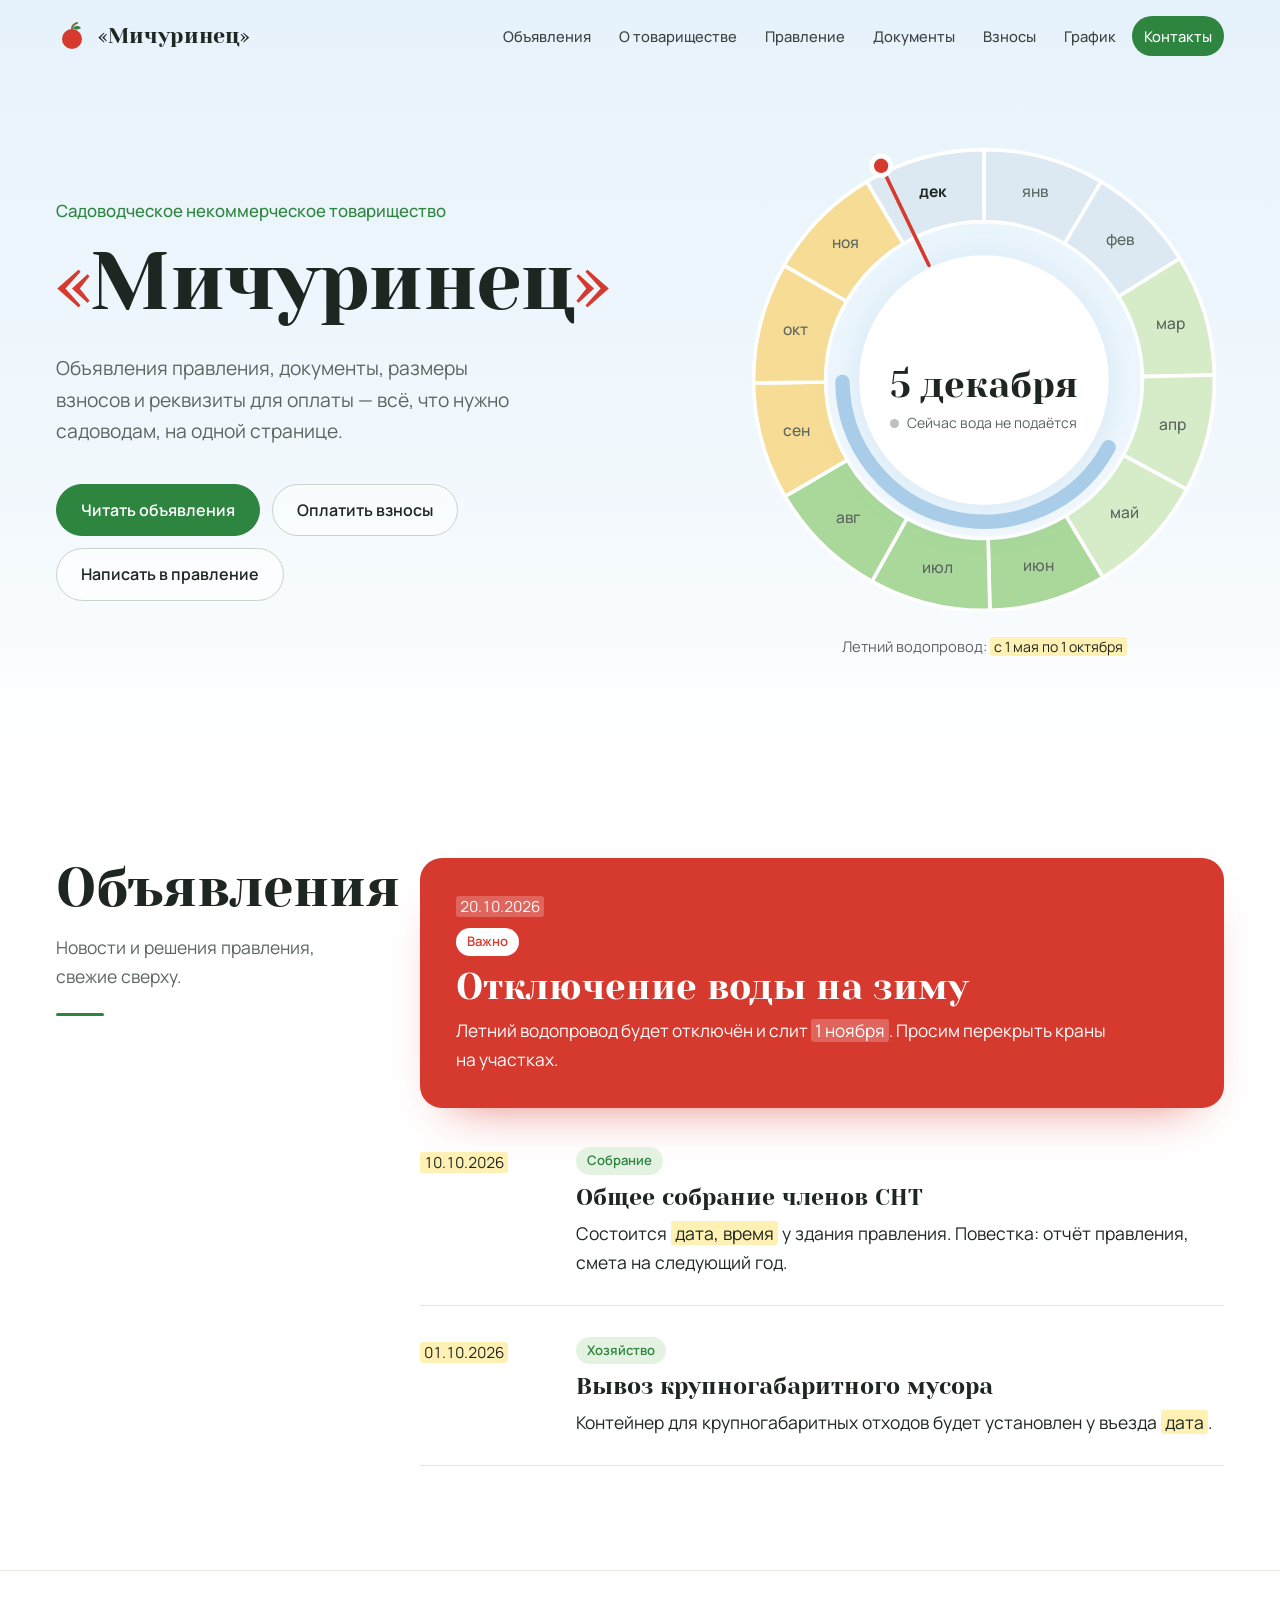
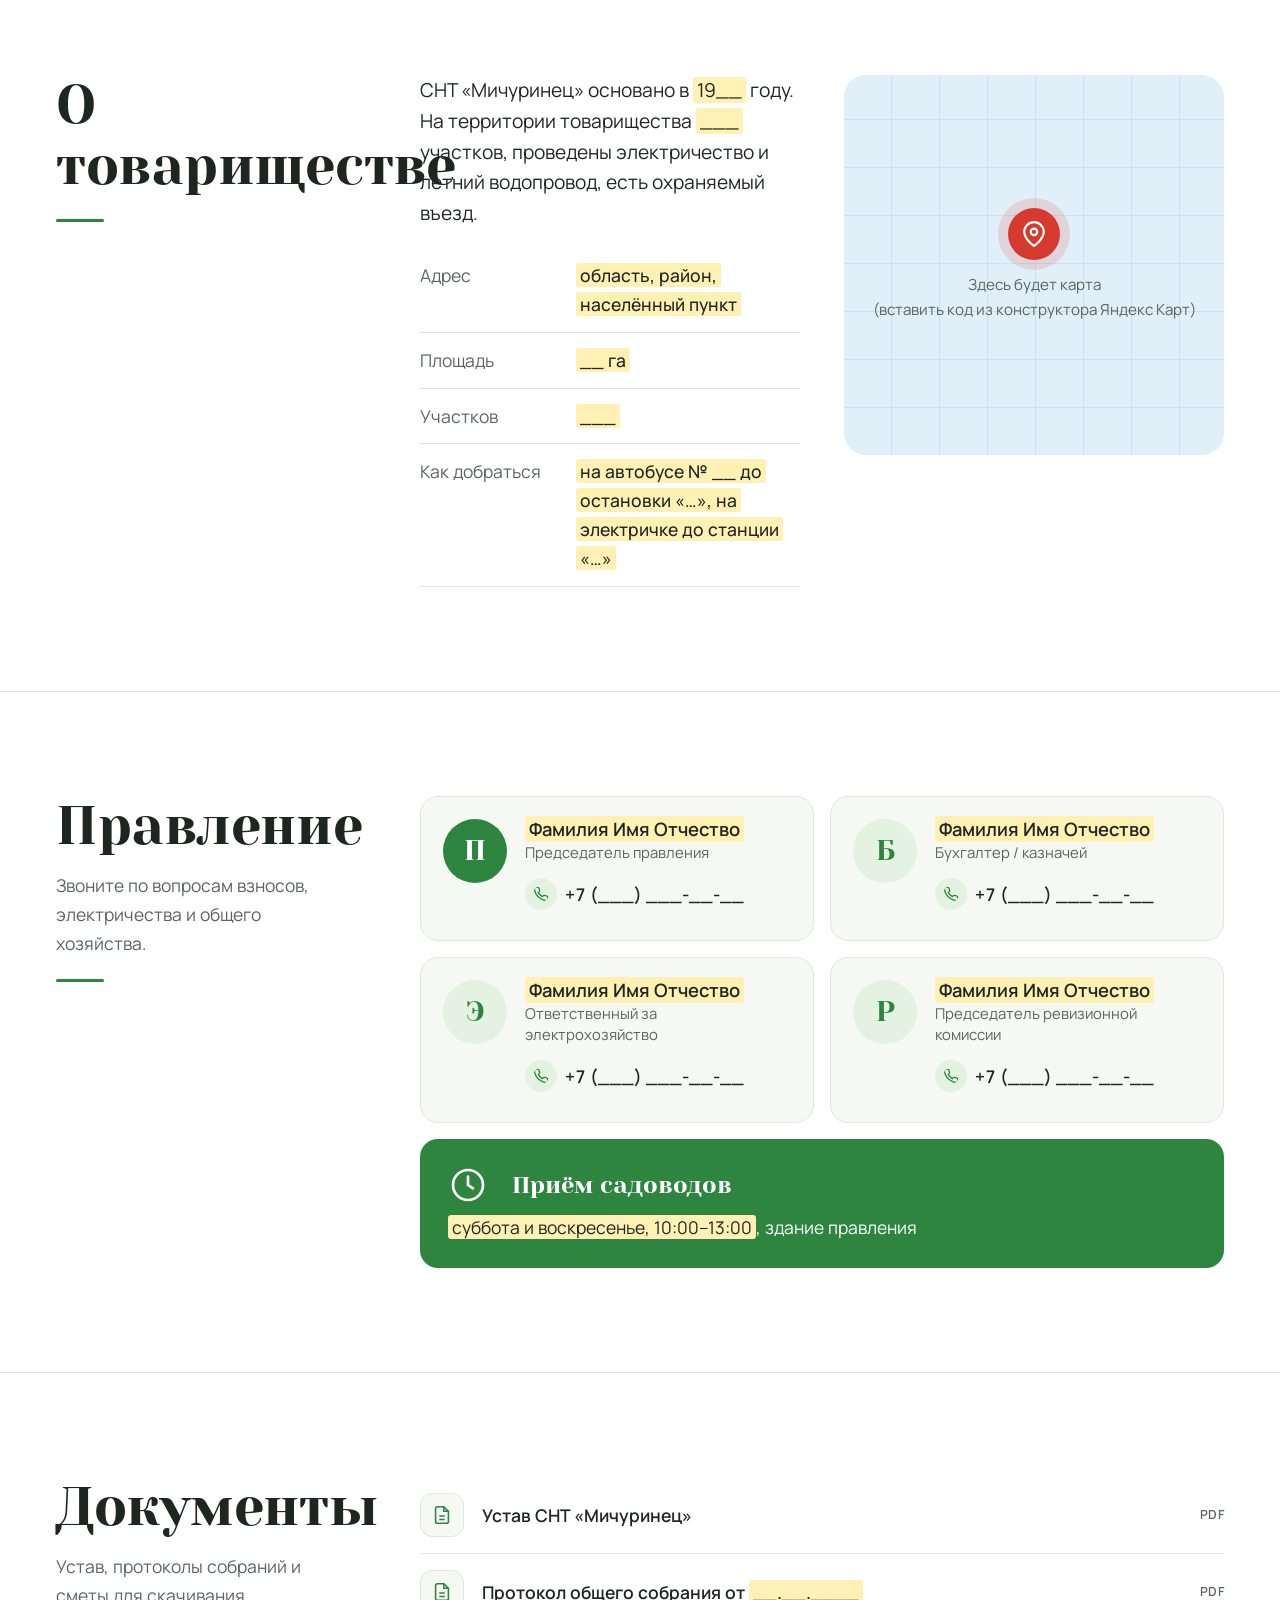
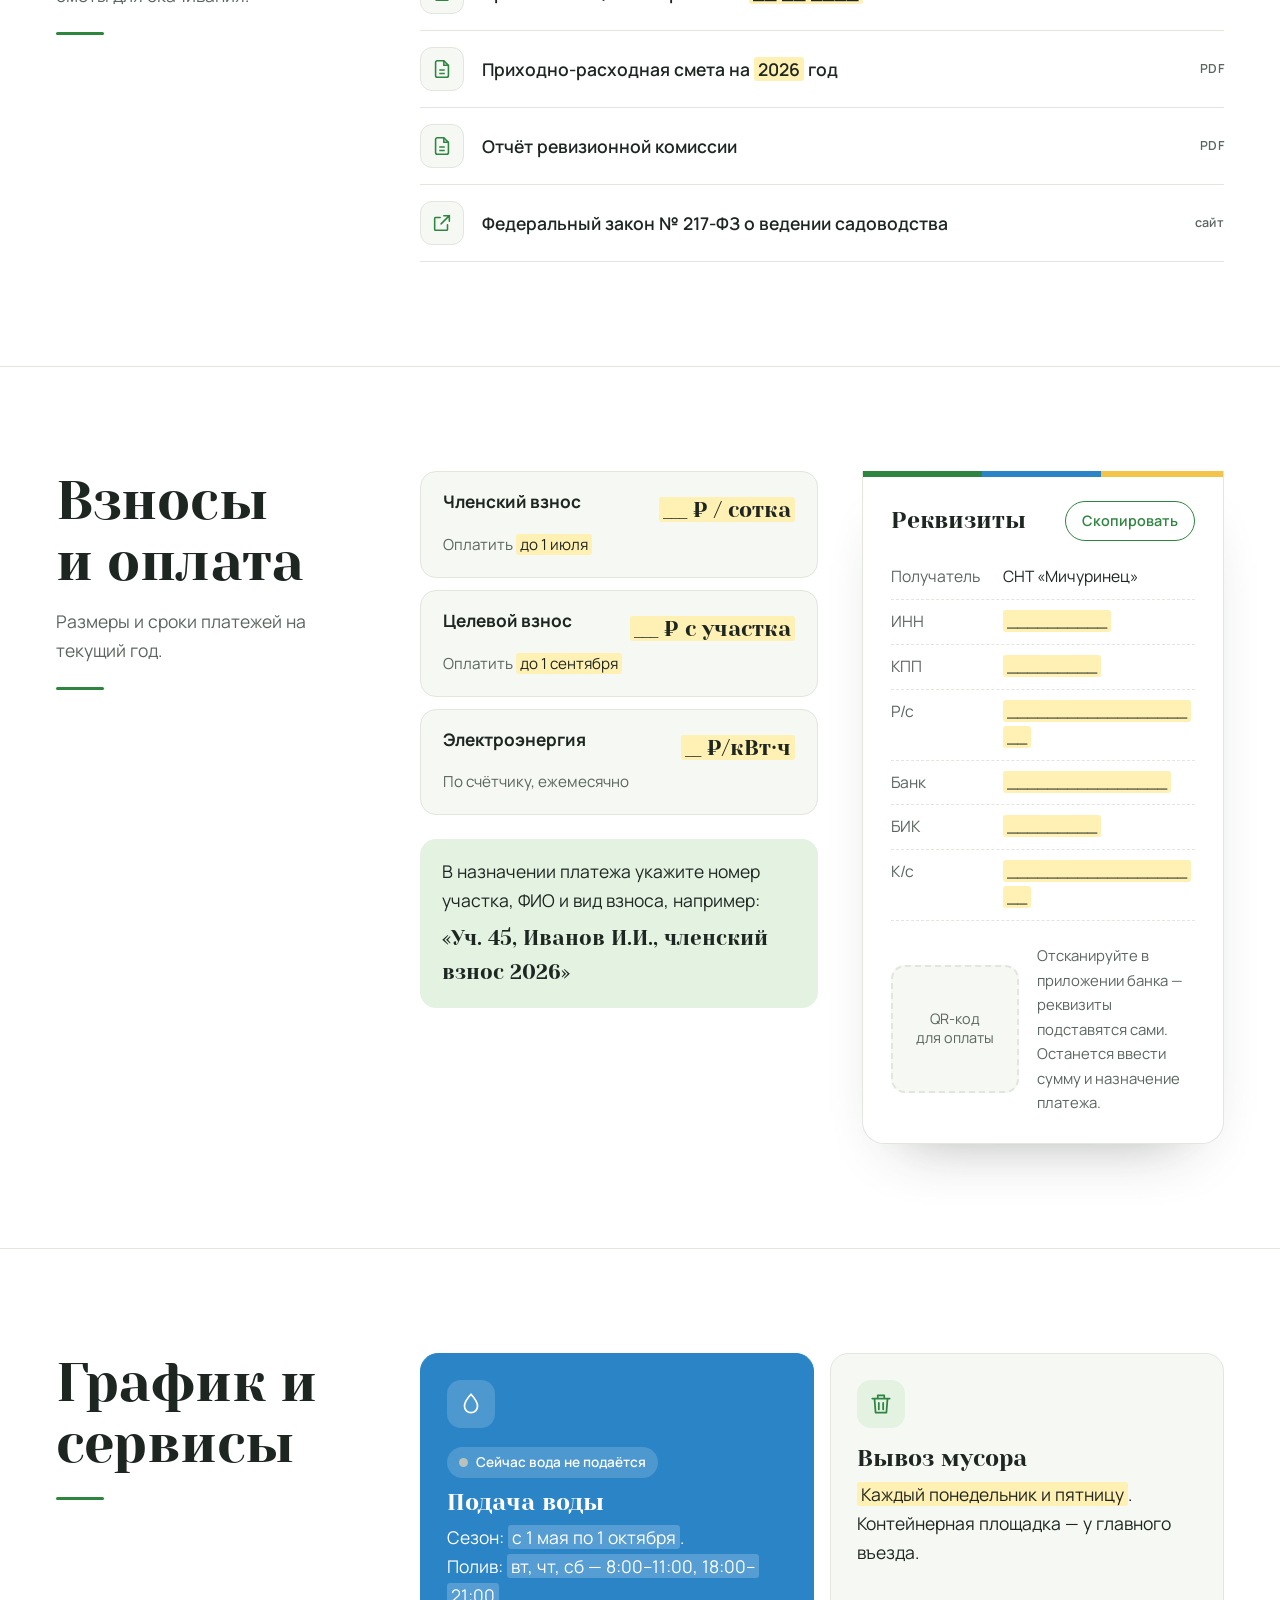
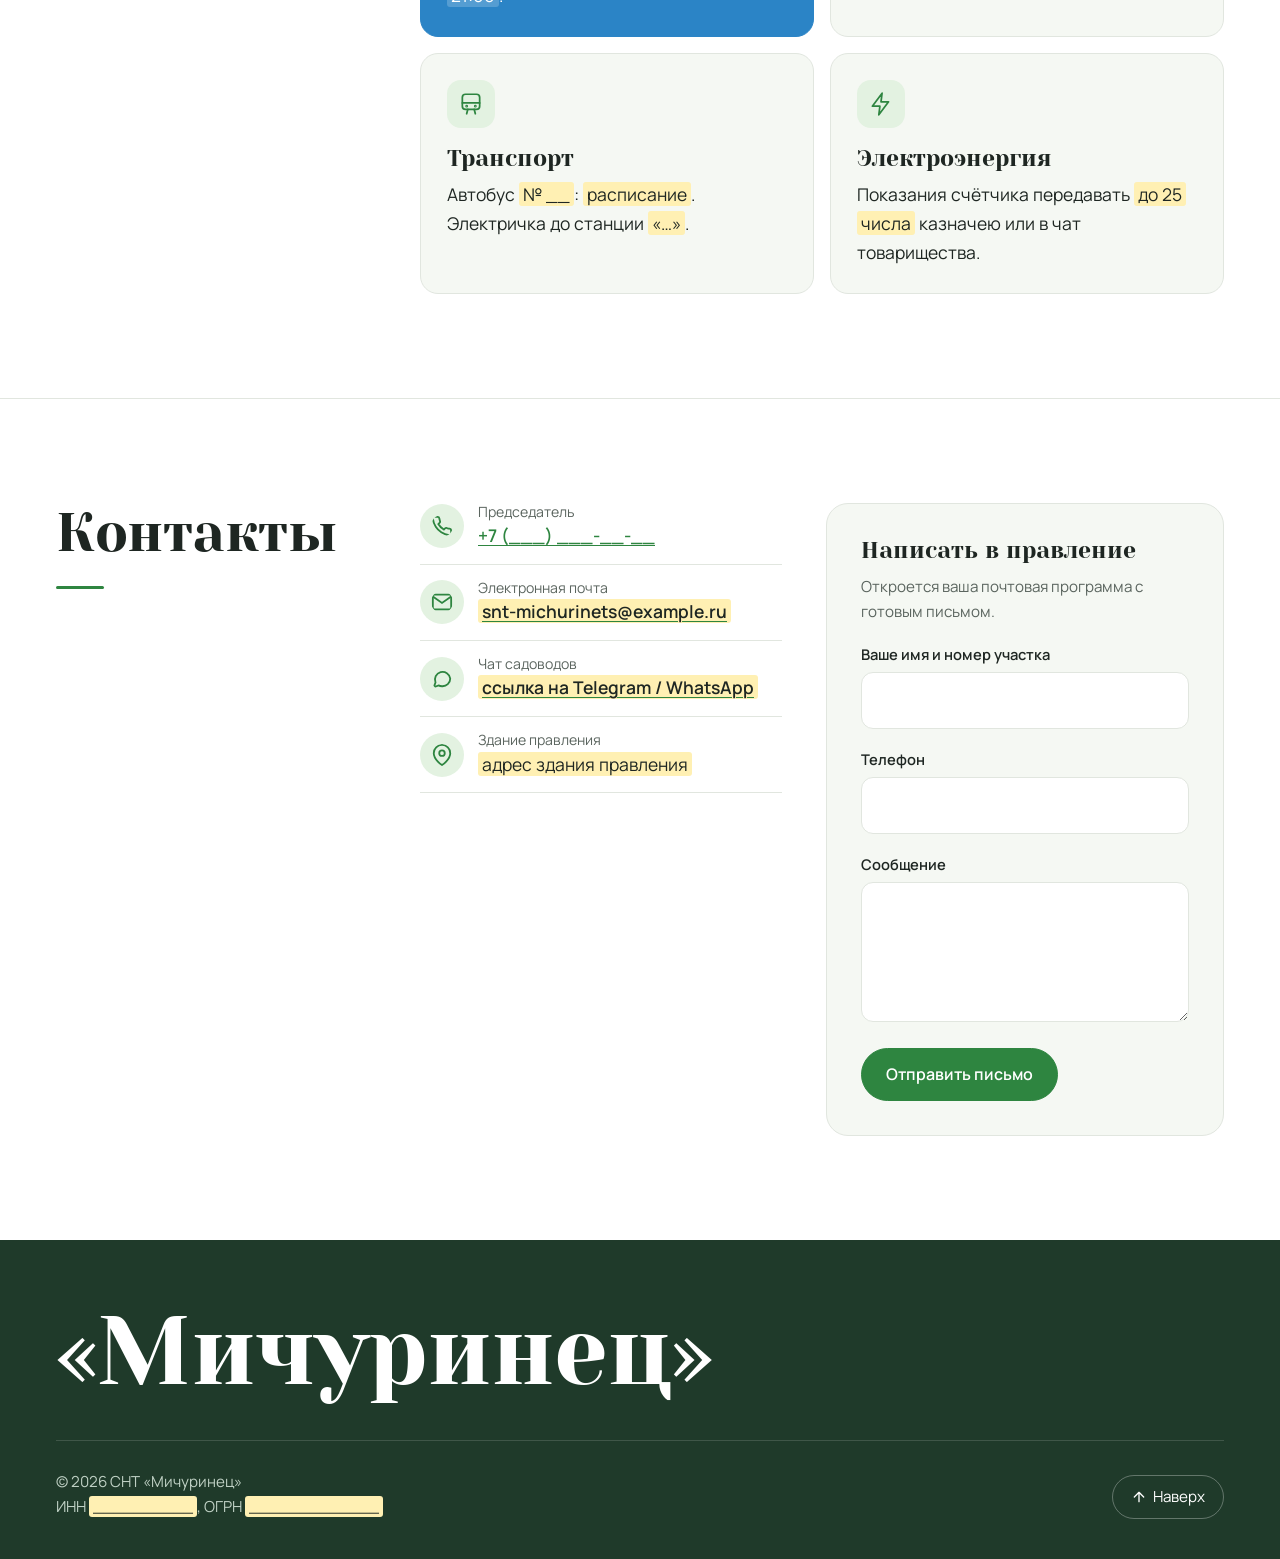
==== index.html @ e67da792 "tmp" ====
<!doctype html>
<html lang="ru">
<head>
  <meta charset="utf-8">
  <meta name="viewport" content="width=device-width, initial-scale=1">
  <title>СНТ «Мичуринец»</title>
  <meta name="description" content="Официальный сайт садоводческого некоммерческого товарищества «Мичуринец»: объявления, документы, взносы, контакты правления.">
  <meta name="theme-color" content="#eaf4fb">
  <link rel="preconnect" href="https://fonts.googleapis.com">
  <link rel="preconnect" href="https://fonts.gstatic.com" crossorigin>
  <link href="https://fonts.googleapis.com/css2?family=Yeseva+One&family=Manrope:wght@400;500;600;700&display=swap" rel="stylesheet">
  <style>
    :root {
      --sky: #e6f2fb;        /* небо над первым экраном */
      --paper: #ffffff;      /* фон страницы */
      --surface: #f5f8f3;    /* плашки и карточки */
      --ink: #1e2622;        /* графитовый текст */
      --footer: #1f3a2a;     /* подвал */
      --leaf: #2e8540;       /* ссылки, основные кнопки */
      --leaf-dark: #236b33;
      --leaf-soft: #e3f2e1;
      --water: #2b84c6;      /* сезон подачи воды */
      --water-soft: #e1eff9;
      --apple: #d63a2f;      /* «важно», стрелка сегодняшнего дня */
      --sun: #f3c34a;        /* осень на календаре */
      --muted: #5b655f;
      --rule: #e1e6df;
      --mark: #fff0b3;       /* подсветка незаполненных данных */
      --max: 1200px;
      --display: "Yeseva One", Georgia, serif;
      --sans: "Manrope", -apple-system, "Segoe UI", Roboto, Arial, sans-serif;
      --ease: cubic-bezier(.2, .7, .2, 1);
    }
    * { box-sizing: border-box; }
    html { scroll-behavior: smooth; scroll-padding-top: 84px; }
    body {
      margin: 0; font-family: var(--sans); font-size: 17.5px; line-height: 1.65;
      color: var(--ink); background: var(--paper); -webkit-font-smoothing: antialiased;
    }
    a { color: var(--leaf); text-underline-offset: 3px; text-decoration-thickness: 1px; transition: color .15s; }
    a:hover { color: var(--ink); }
    :focus-visible { outline: 3px solid var(--apple); outline-offset: 3px; border-radius: 4px; }
    svg { flex: none; }
    h1, h2, h3 { font-family: var(--display); font-weight: 400; line-height: 1.12; margin: 0; text-wrap: balance; }
    h2 { font-size: clamp(2.2rem, 4.6vw, 3.4rem); letter-spacing: -.005em; }
    h3 { font-size: 1.45rem; }
    p { margin: 0 0 1em; text-wrap: pretty; }
    .container { max-width: var(--max); margin: 0 auto; padding: 0 16px; }
    .ph { background: var(--mark); color: var(--ink); padding: 0 4px; border-radius: 3px; box-decoration-break: clone; -webkit-box-decoration-break: clone; }
    .skip { position: absolute; left: 16px; top: -60px; background: var(--apple); color: #fff; padding: 10px 16px; border-radius: 8px; z-index: 30; }
    .skip:focus { top: 12px; color: #fff; }

    /* Шапка: прозрачная над тёмным экраном, светлая после прокрутки */
    .header { position: fixed; inset: 0 0 auto; z-index: 20; color: var(--ink); transition: background-color .25s, color .25s, box-shadow .25s; }
    .header.dim { background: color-mix(in srgb, var(--sky) 88%, transparent); backdrop-filter: blur(12px); -webkit-backdrop-filter: blur(12px); }
    .header.scrolled { background: color-mix(in srgb, var(--paper) 92%, transparent); backdrop-filter: blur(12px); -webkit-backdrop-filter: blur(12px); color: var(--ink); box-shadow: 0 1px 0 var(--rule); }
    .header .container { display: flex; align-items: center; justify-content: space-between; height: 72px; }
    .logo { display: flex; align-items: center; gap: 10px; color: inherit; text-decoration: none; font-family: var(--display); font-size: 1.35rem; }
    .logo:hover { color: inherit; }
    .logo svg { width: 32px; height: 32px; }
    .nav { display: flex; gap: 4px; }
    .nav a { color: inherit; text-decoration: none; padding: 8px 12px; border-radius: 999px; font-size: .92rem; font-weight: 500; opacity: .85; transition: opacity .15s, background-color .15s, color .15s; }
    .nav a:hover { opacity: 1; background: rgba(255,255,255,.7); }
    .header.scrolled .nav a:hover { background: var(--leaf-soft); }
    .nav a.active { opacity: 1; background: var(--leaf); color: #fff; }
    .burger { display: none; background: none; border: 0; color: inherit; width: 44px; height: 44px; align-items: center; justify-content: center; cursor: pointer; border-radius: 10px; }
    .burger svg { width: 26px; height: 26px; }
    .burger path { transition: transform .2s var(--ease), opacity .2s; transform-origin: center; }
    .burger[aria-expanded="true"] .l1 { transform: translateY(6px) rotate(45deg); }
    .burger[aria-expanded="true"] .l2 { opacity: 0; }
    .burger[aria-expanded="true"] .l3 { transform: translateY(-6px) rotate(-45deg); }

    /* Первый экран: название и годовой круг сада */
    .hero {
      position: relative; overflow: hidden; color: var(--ink);
      background: linear-gradient(180deg, var(--sky) 0%, #f3f9fd 70%, var(--paper) 100%);
      padding: 140px 0 96px;
    }
    .hero .container { display: grid; grid-template-columns: minmax(0, 1fr) minmax(320px, 480px); gap: 56px; align-items: center; }
    .hero-kicker { color: var(--leaf); font-weight: 500; font-size: 1.05rem; margin: 0 0 18px; }
    .hero h1 { font-size: clamp(3rem, 6.4vw, 6.4rem); line-height: .95; letter-spacing: -.02em; margin: 0 0 32px; }
    .hero h1 .q { color: var(--apple); }
    .hero-intro { font-size: 1.2rem; max-width: 30rem; color: var(--muted); margin: 0 0 36px; }
    .hero-links { display: flex; flex-wrap: wrap; gap: 12px; }
    .btn {
      display: inline-flex; align-items: center; justify-content: center; gap: 8px; min-height: 50px; padding: 12px 24px; border-radius: 999px;
      text-decoration: none; font: inherit; font-size: 1rem; font-weight: 600; border: 1.5px solid currentColor;
      color: inherit; background: transparent; cursor: pointer;
      transition: background-color .15s, color .15s, border-color .15s, transform .15s var(--ease);
    }
    .btn:active { transform: translateY(1px); }
    .btn-apple { background: var(--leaf); border-color: var(--leaf); color: #fff; }
    .btn-apple:hover { background: var(--leaf-dark); border-color: var(--leaf-dark); color: #fff; }
    .hero .btn-ghost { color: var(--ink); border-color: #c7d3cb; background: rgba(255,255,255,.6); }
    .hero .btn-ghost:hover { background: #fff; border-color: var(--leaf); color: var(--leaf); }
    .btn-dark { background: var(--leaf); border-color: var(--leaf); color: #fff; }
    .btn-dark:hover { background: var(--leaf-dark); border-color: var(--leaf-dark); color: #fff; }
    .btn-line { color: var(--ink); }
    .btn-line:hover { background: var(--ink); color: var(--paper); }

    .wheel { position: relative; margin: 0; width: 100%; max-width: 480px; justify-self: end; }
    .wheel svg { display: block; width: 100%; height: auto; overflow: visible; }
    .wheel .seg { stroke: #fff; stroke-width: 3; }
    .wheel .mlabel { fill: var(--muted); font: 500 13px var(--sans); text-anchor: middle; dominant-baseline: middle; }
    .wheel .mlabel.now { fill: var(--ink); font-weight: 700; }
    .wheel .water { fill: none; stroke: var(--water); stroke-width: 12; stroke-linecap: round; }
    .wheel .water.off { stroke: #a9cde9; }
    .wheel .water-label { fill: var(--water); font: 600 12px var(--sans); letter-spacing: .02em; }
    .wheel .hand { stroke: var(--apple); stroke-width: 3; stroke-linecap: round; }
    .wheel .hand-dot { fill: var(--apple); stroke: #fff; stroke-width: 4; }
    .wheel .hub { fill: #fff; filter: drop-shadow(0 6px 18px rgba(43,132,198,.15)); }
    .wheel-center {
      position: absolute; inset: 0; margin: auto; width: 46%; height: 46%;
      display: flex; flex-direction: column; align-items: center; justify-content: center; text-align: center; pointer-events: none;
    }
    .wheel-center .date { font-family: var(--display); font-size: clamp(1.6rem, 3.4vw, 2.3rem); line-height: 1.05; }
    .wheel-center .water-now { margin-top: 10px; font-size: .88rem; color: var(--muted); display: inline-flex; align-items: center; gap: 8px; line-height: 1.3; }
    .dot { width: 9px; height: 9px; border-radius: 50%; background: #b9c2bc; flex: none; }
    .on > .dot, .dot.on { background: var(--water); box-shadow: 0 0 0 4px rgba(43,132,198,.2); }
    .wheel figcaption { text-align: center; margin-top: 14px; color: var(--muted); font-size: .92rem; }
    .wheel figcaption .ph { font-size: .88rem; }

    /* Секции */
    .section { padding: 104px 0; }
    .section + .section { border-top: 1px solid var(--rule); }
    .section > .container { display: grid; grid-template-columns: 300px minmax(0, 1fr); gap: 64px; }
    .section-head { position: sticky; top: 112px; align-self: start; }
    .section-head p { color: var(--muted); margin: 14px 0 0; max-width: 24ch; }
    .section-head::after { content: ""; display: block; width: 48px; height: 3px; background: var(--leaf); border-radius: 2px; margin-top: 22px; }

    /* Объявления */
    .news { list-style: none; margin: 0; padding: 0; display: grid; gap: 0; }
    .news li { display: grid; grid-template-columns: 8rem minmax(0, 1fr); gap: 28px; padding: 28px 0; border-bottom: 1px solid var(--rule); }
    .news time { font-size: .95rem; color: var(--muted); padding-top: 6px; font-variant-numeric: tabular-nums; }
    .news h3 { margin-bottom: 8px; }
    .news p { margin: 0; max-width: 60ch; }
    .tag { display: inline-block; font-size: .82rem; font-weight: 600; color: var(--leaf); background: var(--leaf-soft); padding: 3px 11px; border-radius: 999px; margin-bottom: 10px; }
    .news li.urgent {
      grid-template-columns: 1fr; gap: 6px; padding: 36px 36px 34px; border: 0; border-radius: 22px;
      background: var(--apple); color: #fff; margin-bottom: 8px;
      box-shadow: 0 24px 48px -32px rgba(214,58,47,.8);
    }
    .news li.urgent time { color: rgba(255,255,255,.8); padding: 0; }
    .news li.urgent .ph { background: rgba(255,255,255,.22); color: #fff; }
    .news li.urgent .tag { background: #fff; color: var(--apple); }
    .news li.urgent h3 { font-size: clamp(1.7rem, 3.4vw, 2.3rem); margin-bottom: 10px; }
    .news li.urgent p { font-size: 1.08rem; }

    /* О товариществе */
    .about { display: grid; gap: 44px; grid-template-columns: 1fr 1fr; align-items: start; }
    .about > * { min-width: 0; }
    .lead { font-size: 1.2rem; line-height: 1.6; }
    .facts { margin: 8px 0 0; }
    .facts div { display: grid; grid-template-columns: 9rem 1fr; gap: 12px; padding: 13px 0; border-bottom: 1px solid var(--rule); }
    .facts dt { color: var(--muted); }
    .facts dd { margin: 0; font-weight: 500; }
    .map {
      border-radius: 22px; min-height: 380px; position: relative; overflow: hidden;
      background:
        repeating-linear-gradient(90deg, transparent 0 47px, rgba(43,132,198,.12) 47px 48px),
        repeating-linear-gradient(0deg, transparent 0 47px, rgba(43,132,198,.12) 47px 48px),
        var(--water-soft);
      display: flex; flex-direction: column; gap: 12px; align-items: center; justify-content: center; color: var(--muted); text-align: center; padding: 16px; font-size: .95rem;
    }
    .map .pin { width: 52px; height: 52px; border-radius: 50%; background: var(--apple); color: #fff; display: flex; align-items: center; justify-content: center; box-shadow: 0 0 0 10px rgba(214,58,47,.15); }
    .map .pin svg { width: 26px; height: 26px; }

    /* Правление */
    .people { display: grid; grid-template-columns: repeat(2, minmax(0, 1fr)); gap: 16px; }
    .person {
      display: grid; grid-template-columns: 64px 1fr; gap: 18px; padding: 22px; border-radius: 18px;
      background: var(--surface); border: 1px solid var(--rule);
    }
    .avatar {
      width: 64px; height: 64px; border-radius: 50%; background: var(--leaf-soft); color: var(--leaf);
      display: flex; align-items: center; justify-content: center; font-family: var(--display); font-size: 1.8rem;
    }
    .person:first-child .avatar { background: var(--leaf); color: #fff; }
    .person h3 { font-size: 1.15rem; margin-bottom: 2px; font-family: var(--sans); font-weight: 600; }
    .person .role { color: var(--muted); font-size: .93rem; line-height: 1.4; }
    .tel { display: inline-flex; align-items: center; gap: 8px; margin-top: 12px; min-height: 40px; color: var(--ink); text-decoration: none; font-weight: 600; font-variant-numeric: tabular-nums; }
    .tel svg { width: 32px; height: 32px; padding: 8px; border-radius: 50%; background: var(--leaf-soft); color: var(--leaf); transition: background-color .15s, color .15s; }
    .tel:hover svg { background: var(--leaf); color: #fff; }
    .reception {
      margin: 16px 0 0; padding: 26px 28px; border-radius: 18px; background: var(--leaf); color: #fff;
      display: flex; flex-wrap: wrap; align-items: center; gap: 8px 24px;
    }
    .reception svg { width: 40px; height: 40px; color: #fff; }
    .reception strong { font-family: var(--display); font-weight: 400; font-size: 1.5rem; }

    /* Документы */
    .doc-list { list-style: none; padding: 0; margin: 0; }
    .doc-list a {
      display: grid; grid-template-columns: 44px minmax(0, 1fr) auto; align-items: center; gap: 18px;
      padding: 16px 0; border-bottom: 1px solid var(--rule); text-decoration: none; color: var(--ink); font-weight: 600;
    }
    .doc-list .ico { width: 44px; height: 44px; border-radius: 12px; background: var(--surface); border: 1px solid var(--rule); display: flex; align-items: center; justify-content: center; color: var(--leaf); transition: background-color .15s, color .15s, border-color .15s; }
    .doc-list .ico svg { width: 22px; height: 22px; }
    .doc-list a:hover { color: var(--leaf); }
    .doc-list a:hover .ico { background: var(--leaf); border-color: var(--leaf); color: #fff; }
    .doc-list .kind { font-size: .78rem; color: var(--muted); font-weight: 600; letter-spacing: .03em; }

    /* Взносы */
    .pay { display: grid; gap: 44px; grid-template-columns: 1.1fr 1fr; align-items: start; }
    .pay > * { min-width: 0; }
    .fees { display: grid; gap: 12px; }
    .fee { display: grid; grid-template-columns: minmax(0, 1fr) auto; gap: 4px 16px; padding: 20px 22px; border-radius: 16px; background: var(--surface); border: 1px solid var(--rule); }
    .fee h3 { font-family: var(--sans); font-size: 1.08rem; font-weight: 700; }
    .fee .sum { font-family: var(--display); font-size: 1.35rem; text-align: right; }
    .fee .due { grid-column: 1 / -1; color: var(--muted); font-size: .95rem; }
    .purpose { margin-top: 24px; padding: 18px 22px; border-radius: 16px; background: var(--leaf-soft); }
    .purpose q { display: block; font-family: var(--display); font-size: 1.3rem; margin-top: 6px; quotes: "«" "»"; }
    .receipt { position: relative; background: #fff; color: var(--ink); border: 1px solid var(--rule); border-top: 0; border-radius: 0 0 22px 22px; padding: 30px 28px 28px; box-shadow: 0 30px 60px -40px rgba(30,38,34,.45); }
    .receipt::before {
      content: ""; position: absolute; left: 18px; right: 18px; top: 0; height: 9px;
      background: linear-gradient(90deg, var(--leaf) 0 33%, var(--water) 33% 66%, var(--sun) 66%); left: 0; right: 0; height: 6px;
    }
    .receipt-head { display: flex; justify-content: space-between; align-items: center; gap: 12px; margin-bottom: 14px; }
    .receipt dl { margin: 0; }
    .receipt dl div { display: grid; grid-template-columns: 6.5rem 1fr; gap: 8px; padding: 9px 0; border-bottom: 1px dashed var(--rule); font-size: .98rem; }
    .receipt dt { color: var(--muted); }
    .receipt dd { margin: 0; overflow-wrap: anywhere; font-variant-numeric: tabular-nums; }
    .copy { min-height: 40px; padding: 6px 16px; font-size: .9rem; color: var(--leaf); border-color: var(--leaf); }
    .copy:hover { background: var(--leaf); color: #fff; }
    .copy.done { background: var(--leaf-soft); border-color: var(--leaf-soft); color: var(--leaf-dark); }
    .qr-row { display: flex; align-items: center; gap: 18px; margin-top: 22px; }
    .qr { flex: none; width: 128px; height: 128px; border-radius: 14px; background: var(--surface); border: 2px dashed var(--rule); color: var(--muted); display: flex; align-items: center; justify-content: center; text-align: center; font-size: .9rem; line-height: 1.3; }
    .qr-row p { margin: 0; font-size: .93rem; color: var(--muted); }

    /* График */
    .services { display: grid; grid-template-columns: repeat(2, minmax(0, 1fr)); gap: 16px; }
    .service { padding: 26px; border-radius: 18px; background: var(--surface); border: 1px solid var(--rule); }
    .service.water { background: var(--water); border-color: var(--water); color: #fff; }
    .service.water .ph { background: rgba(255,255,255,.2); color: #fff; }
    .service .ico { width: 48px; height: 48px; border-radius: 14px; background: var(--leaf-soft); color: var(--leaf); display: flex; align-items: center; justify-content: center; margin-bottom: 18px; }
    .service.water .ico { background: rgba(255,255,255,.16); color: #fff; }
    .service .ico svg { width: 26px; height: 26px; }
    .service h3 { margin-bottom: 8px; }
    .service p { margin: 0; }
    .pill { display: inline-flex; align-items: center; gap: 8px; font-size: .85rem; font-weight: 600; padding: 4px 12px; border-radius: 999px; background: rgba(255,255,255,.16); margin-bottom: 12px; }
    .pill .dot.on { background: #fff; box-shadow: 0 0 0 4px rgba(255,255,255,.25); }

    /* Контакты */
    .contacts { display: grid; gap: 44px; grid-template-columns: 1fr 1.1fr; align-items: start; }
    .contacts > * { min-width: 0; }
    .contact-item { display: grid; grid-template-columns: 44px 1fr; gap: 14px; align-items: center; padding: 14px 0; border-bottom: 1px solid var(--rule); }
    .contact-item:first-child { padding-top: 0; }
    .contact-item > svg { width: 44px; height: 44px; padding: 11px; border-radius: 50%; background: var(--leaf-soft); color: var(--leaf); }
    .contact-item .label { color: var(--muted); font-size: .88rem; display: block; line-height: 1.3; }
    .contact-item a { font-weight: 600; }
    form { display: grid; gap: 18px; background: var(--surface); border: 1px solid var(--rule); border-radius: 22px; padding: 34px; }
    form .hint { margin: -8px 0 0; font-size: .95rem; color: var(--muted); }
    label { display: block; font-weight: 600; font-size: .92rem; margin-bottom: 6px; }
    input, textarea { width: 100%; font: inherit; padding: 13px 15px; border: 1.5px solid var(--rule); border-radius: 12px; background: #fff; color: var(--ink); transition: border-color .15s, box-shadow .15s; }
    input:hover, textarea:hover { border-color: #aebba2; }
    input:focus, textarea:focus { outline: none; border-color: var(--leaf); box-shadow: 0 0 0 4px var(--leaf-soft); }
    textarea { min-height: 140px; resize: vertical; }
    form .btn { justify-self: start; }

    .footer { background: var(--footer); color: #bfd0c4; padding: 64px 0 40px; font-size: .95rem; }
    .footer .big { font-family: var(--display); color: #fff; font-size: clamp(2.6rem, 8vw, 6rem); line-height: 1; margin: 0 0 40px; letter-spacing: -.01em; }
    .footer .row { display: flex; flex-wrap: wrap; justify-content: space-between; align-items: end; gap: 24px; border-top: 1px solid rgba(255,255,255,.14); padding-top: 28px; }
    .footer a { color: #fff; }
    .to-top { display: inline-flex; align-items: center; gap: 6px; min-height: 44px; padding: 0 18px; border: 1px solid rgba(255,255,255,.3); border-radius: 999px; text-decoration: none; }
    .to-top:hover { background: #fff; color: var(--footer); }
    .to-top svg { width: 16px; height: 16px; }

    @media (max-width: 1080px) {
      .pay { grid-template-columns: 1fr; }
      .receipt { max-width: 36rem; }
    }
    @media (max-width: 980px) {
      .burger { display: inline-flex; }
      .nav {
        position: absolute; top: 72px; left: 0; right: 0; flex-direction: column; gap: 2px;
        background: var(--paper); color: var(--ink); padding: 8px 16px 18px; box-shadow: 0 1px 0 var(--rule), 0 20px 30px -24px rgba(30,38,34,.4);
        visibility: hidden; opacity: 0; transform: translateY(-8px);
        transition: opacity .2s var(--ease), transform .2s var(--ease), visibility 0s .2s;
      }
      .nav.open { visibility: visible; opacity: 1; transform: none; transition: opacity .2s var(--ease), transform .2s var(--ease); }
      .nav a { padding: 12px 14px; font-size: 1.05rem; border-radius: 12px; opacity: 1; }
      .nav a:hover { background: var(--leaf-soft); }
      .header:has(.nav.open) { background: var(--paper); color: var(--ink); }
      .hero { padding: 112px 0 72px; }
      .hero .container { grid-template-columns: 1fr; gap: 48px; }
      .wheel { justify-self: center; max-width: 420px; }
      .section { padding: 64px 0; }
      .section > .container { grid-template-columns: 1fr; gap: 28px; }
      .section-head { position: static; }
      .section-head p { max-width: none; }
      .about, .contacts { grid-template-columns: 1fr; }
    }
    @media (max-width: 640px) {
      body { font-size: 17px; }
      .news li { grid-template-columns: 1fr; gap: 4px; }
      .news li.urgent { padding: 26px 22px; }
      .people, .services { grid-template-columns: 1fr; }
      .facts div, .receipt dl div { grid-template-columns: 1fr; gap: 0; }
      .receipt { padding: 28px 20px 22px; }
      .qr-row { flex-direction: column; align-items: start; }
      form { padding: 22px; }
      form .btn, .hero-links .btn { flex: 1 1 auto; justify-self: stretch; }
      .wheel .mlabel { font-size: 15px; }
    }
    @media (prefers-reduced-motion: reduce) {
      html { scroll-behavior: auto; }
      *, *::before, *::after { transition: none !important; animation: none !important; }
    }
  </style>
</head>
<body>

<a class="skip" href="#news">Перейти к содержимому</a>

<header class="header">
  <div class="container">
    <a href="#top" class="logo">
      <svg viewBox="0 0 32 32" aria-hidden="true">
        <circle cx="16" cy="19" r="10" fill="#d63a2f"/>
        <path d="M16 9c0-3 2-5 5-6" stroke="#8a6440" stroke-width="2" fill="none" stroke-linecap="round"/>
        <path d="M17 8c3-3 7-2 8 0-3 2-6 2-8 0z" fill="#2e8540"/>
      </svg>
      «Мичуринец»
    </a>
    <button class="burger" aria-label="Открыть меню" aria-expanded="false" aria-controls="site-nav">
      <svg viewBox="0 0 24 24" fill="none" stroke="currentColor" stroke-width="2" stroke-linecap="round"><path class="l1" d="M4 6h16"/><path class="l2" d="M4 12h16"/><path class="l3" d="M4 18h16"/></svg>
    </button>
    <nav class="nav" id="site-nav" aria-label="Разделы сайта">
      <a href="#news">Объявления</a>
      <a href="#about">О товариществе</a>
      <a href="#board">Правление</a>
      <a href="#docs">Документы</a>
      <a href="#payments">Взносы</a>
      <a href="#schedule">График</a>
      <a href="#contacts">Контакты</a>
    </nav>
  </div>
</header>

<main id="top">

  <!-- Первый экран -->
  <div class="hero">
    <div class="container">
      <div>
        <p class="hero-kicker">Садоводческое некоммерческое товарищество</p>
        <h1><span class="q">«</span>Мичуринец<span class="q">»</span></h1>
        <p class="hero-intro">Объявления правления, документы, размеры взносов и реквизиты для оплаты — всё, что нужно садоводам, на одной странице.</p>
        <div class="hero-links">
          <a href="#news" class="btn btn-apple">Читать объявления</a>
          <a href="#payments" class="btn btn-ghost">Оплатить взносы</a>
          <a href="#contacts" class="btn btn-ghost">Написать в правление</a>
        </div>
      </div>

      <!-- Годовой круг: месяцы, сезон подачи воды (data-from / data-to, ММ-ДД) и стрелка сегодняшнего дня -->
      <figure class="wheel" id="wheel" data-from="05-01" data-to="10-01" aria-label="Календарь сезона">
        <svg viewBox="0 0 400 400" id="wheel-svg" role="img" aria-labelledby="wheel-desc"><desc id="wheel-desc">Год по месяцам, отмечены сезон подачи воды и сегодняшний день</desc></svg>
        <div class="wheel-center">
          <div class="date" id="today-label">—</div>
          <div class="water-now" id="water-status"><span class="dot"></span><span>—</span></div>
        </div>
        <figcaption>Летний водопровод: <span class="ph">с 1 мая по 1 октября</span></figcaption>
      </figure>
    </div>
  </div>

  <!-- Объявления -->
  <section id="news" class="section">
    <div class="container">
      <div class="section-head">
        <h2>Объявления</h2>
        <p>Новости и решения правления, свежие сверху.</p>
      </div>
      <ul class="news">
        <li class="urgent">
          <time><span class="ph">20.10.2026</span></time>
          <div>
            <span class="tag">Важно</span>
            <h3>Отключение воды на зиму</h3>
            <p>Летний водопровод будет отключён и слит <span class="ph">1 ноября</span>. Просим перекрыть краны на участках.</p>
          </div>
        </li>
        <li>
          <time><span class="ph">10.10.2026</span></time>
          <div>
            <span class="tag">Собрание</span>
            <h3>Общее собрание членов СНТ</h3>
            <p>Состоится <span class="ph">дата, время</span> у здания правления. Повестка: отчёт правления, смета на следующий год.</p>
          </div>
        </li>
        <li>
          <time><span class="ph">01.10.2026</span></time>
          <div>
            <span class="tag">Хозяйство</span>
            <h3>Вывоз крупногабаритного мусора</h3>
            <p>Контейнер для крупногабаритных отходов будет установлен у въезда <span class="ph">дата</span>.</p>
          </div>
        </li>
      </ul>
    </div>
  </section>

  <!-- О товариществе -->
  <section id="about" class="section">
    <div class="container">
      <div class="section-head">
        <h2>О товариществе</h2>
      </div>
      <div class="about">
        <div>
          <p class="lead">СНТ «Мичуринец» основано в <span class="ph">19__</span> году. На территории товарищества <span class="ph">___</span> участков, проведены электричество и летний водопровод, есть охраняемый въезд.</p>
          <dl class="facts">
            <div><dt>Адрес</dt><dd><span class="ph">область, район, населённый пункт</span></dd></div>
            <div><dt>Площадь</dt><dd><span class="ph">__ га</span></dd></div>
            <div><dt>Участков</dt><dd><span class="ph">___</span></dd></div>
            <div><dt>Как добраться</dt><dd><span class="ph">на автобусе № __ до остановки «…», на электричке до станции «…»</span></dd></div>
          </dl>
        </div>
        <div class="map">
          <!-- Сюда вставить код карты из конструктора Яндекс Карт: https://yandex.ru/map-constructor/ -->
          <span class="pin"><svg viewBox="0 0 24 24" fill="none" stroke="currentColor" stroke-width="2" aria-hidden="true"><path d="M21 10c0 7-9 13-9 13S3 17 3 10a9 9 0 0 1 18 0z"/><circle cx="12" cy="10" r="3"/></svg></span>
          <span>Здесь будет карта<br>(вставить код из конструктора Яндекс Карт)</span>
        </div>
      </div>
    </div>
  </section>

  <!-- Правление -->
  <section id="board" class="section">
    <div class="container">
      <div class="section-head">
        <h2>Правление</h2>
        <p>Звоните по вопросам взносов, электричества и общего хозяйства.</p>
      </div>
      <div>
        <div class="people">
          <div class="person">
            <div class="avatar" aria-hidden="true">П</div>
            <div>
              <h3><span class="ph">Фамилия Имя Отчество</span></h3>
              <div class="role">Председатель правления</div>
              <a class="tel" href="tel:+70000000000"><svg viewBox="0 0 24 24" fill="none" stroke="currentColor" stroke-width="2" aria-hidden="true"><use href="#i-phone"/></svg>+7 (___) ___-__-__</a>
            </div>
          </div>
          <div class="person">
            <div class="avatar" aria-hidden="true">Б</div>
            <div>
              <h3><span class="ph">Фамилия Имя Отчество</span></h3>
              <div class="role">Бухгалтер / казначей</div>
              <a class="tel" href="tel:+70000000000"><svg viewBox="0 0 24 24" fill="none" stroke="currentColor" stroke-width="2" aria-hidden="true"><use href="#i-phone"/></svg>+7 (___) ___-__-__</a>
            </div>
          </div>
          <div class="person">
            <div class="avatar" aria-hidden="true">Э</div>
            <div>
              <h3><span class="ph">Фамилия Имя Отчество</span></h3>
              <div class="role">Ответственный за электрохозяйство</div>
              <a class="tel" href="tel:+70000000000"><svg viewBox="0 0 24 24" fill="none" stroke="currentColor" stroke-width="2" aria-hidden="true"><use href="#i-phone"/></svg>+7 (___) ___-__-__</a>
            </div>
          </div>
          <div class="person">
            <div class="avatar" aria-hidden="true">Р</div>
            <div>
              <h3><span class="ph">Фамилия Имя Отчество</span></h3>
              <div class="role">Председатель ревизионной комиссии</div>
              <a class="tel" href="tel:+70000000000"><svg viewBox="0 0 24 24" fill="none" stroke="currentColor" stroke-width="2" aria-hidden="true"><use href="#i-phone"/></svg>+7 (___) ___-__-__</a>
            </div>
          </div>
        </div>
        <p class="reception">
          <svg viewBox="0 0 24 24" fill="none" stroke="currentColor" stroke-width="1.6" stroke-linecap="round" aria-hidden="true"><circle cx="12" cy="12" r="9"/><path d="M12 7v5l3 2"/></svg>
          <strong>Приём садоводов</strong>
          <span><span class="ph">суббота и воскресенье, 10:00–13:00</span>, здание правления</span>
        </p>
      </div>
    </div>
  </section>

  <!-- Документы -->
  <section id="docs" class="section">
    <div class="container">
      <div class="section-head">
        <h2>Документы</h2>
        <p>Устав, протоколы собраний и сметы для скачивания.</p>
      </div>
      <ul class="doc-list">
        <li><a href="docs/ustav.pdf"><span class="ico"><svg viewBox="0 0 24 24" fill="none" stroke="currentColor" stroke-width="1.7" aria-hidden="true"><use href="#i-doc"/></svg></span><span>Устав СНТ «Мичуринец»</span><span class="kind">PDF</span></a></li>
        <li><a href="docs/protokol.pdf"><span class="ico"><svg viewBox="0 0 24 24" fill="none" stroke="currentColor" stroke-width="1.7" aria-hidden="true"><use href="#i-doc"/></svg></span><span>Протокол общего собрания от <span class="ph">__.__.____</span></span><span class="kind">PDF</span></a></li>
        <li><a href="docs/smeta.pdf"><span class="ico"><svg viewBox="0 0 24 24" fill="none" stroke="currentColor" stroke-width="1.7" aria-hidden="true"><use href="#i-doc"/></svg></span><span>Приходно-расходная смета на <span class="ph">2026</span> год</span><span class="kind">PDF</span></a></li>
        <li><a href="docs/otchet.pdf"><span class="ico"><svg viewBox="0 0 24 24" fill="none" stroke="currentColor" stroke-width="1.7" aria-hidden="true"><use href="#i-doc"/></svg></span><span>Отчёт ревизионной комиссии</span><span class="kind">PDF</span></a></li>
        <li><a href="https://www.consultant.ru/document/cons_doc_LAW_221173/" target="_blank" rel="noopener"><span class="ico"><svg viewBox="0 0 24 24" fill="none" stroke="currentColor" stroke-width="1.7" stroke-linecap="round" aria-hidden="true"><path d="M14 4h6v6M20 4l-9 9M18 14v5a1 1 0 0 1-1 1H5a1 1 0 0 1-1-1V7a1 1 0 0 1 1-1h5"/></svg></span><span>Федеральный закон № 217-ФЗ о ведении садоводства</span><span class="kind">сайт</span></a></li>
      </ul>
    </div>
  </section>

  <!-- Взносы -->
  <section id="payments" class="section">
    <div class="container">
      <div class="section-head">
        <h2>Взносы и оплата</h2>
        <p>Размеры и сроки платежей на текущий год.</p>
      </div>
      <div class="pay">
        <div>
          <div class="fees">
            <div class="fee"><h3>Членский взнос</h3><div class="sum"><span class="ph">___ ₽ / сотка</span></div><div class="due">Оплатить <span class="ph">до 1 июля</span></div></div>
            <div class="fee"><h3>Целевой взнос</h3><div class="sum"><span class="ph">___ ₽ с участка</span></div><div class="due">Оплатить <span class="ph">до 1 сентября</span></div></div>
            <div class="fee"><h3>Электроэнергия</h3><div class="sum"><span class="ph">__ ₽/кВт·ч</span></div><div class="due">По счётчику, ежемесячно</div></div>
          </div>
          <p class="purpose">В назначении платежа укажите номер участка, ФИО и вид взноса, например:
            <q>Уч. 45, Иванов И.И., членский взнос 2026</q></p>
        </div>
        <div class="receipt">
          <div class="receipt-head">
            <h3>Реквизиты</h3>
            <button type="button" class="btn copy" id="copy-req">Скопировать</button>
          </div>
          <dl id="requisites">
            <div><dt>Получатель</dt><dd>СНТ «Мичуринец»</dd></div>
            <div><dt>ИНН</dt><dd><span class="ph">__________</span></dd></div>
            <div><dt>КПП</dt><dd><span class="ph">_________</span></dd></div>
            <div><dt>Р/с</dt><dd><span class="ph">____________________</span></dd></div>
            <div><dt>Банк</dt><dd><span class="ph">________________</span></dd></div>
            <div><dt>БИК</dt><dd><span class="ph">_________</span></dd></div>
            <div><dt>К/с</dt><dd><span class="ph">____________________</span></dd></div>
          </dl>
          <div class="qr-row">
            <div class="qr">QR-код<br>для оплаты</div>
            <p>Отсканируйте в приложении банка — реквизиты подставятся сами. Останется ввести сумму и назначение платежа.</p>
          </div>
        </div>
      </div>
    </div>
  </section>

  <!-- График -->
  <section id="schedule" class="section">
    <div class="container">
      <div class="section-head">
        <h2>График и сервисы</h2>
      </div>
      <div class="services">
        <div class="service water">
          <span class="ico"><svg viewBox="0 0 24 24" fill="none" stroke="currentColor" stroke-width="1.6" stroke-linejoin="round" aria-hidden="true"><path d="M12 3s6 6.5 6 11a6 6 0 0 1-12 0c0-4.5 6-11 6-11z"/></svg></span>
          <span class="pill" id="water-pill"><span class="dot"></span><span>—</span></span>
          <h3>Подача воды</h3>
          <p>Сезон: <span class="ph">с 1 мая по 1 октября</span>.<br>Полив: <span class="ph">вт, чт, сб — 8:00–11:00, 18:00–21:00</span>.</p>
        </div>
        <div class="service">
          <span class="ico"><svg viewBox="0 0 24 24" fill="none" stroke="currentColor" stroke-width="1.6" stroke-linecap="round" stroke-linejoin="round" aria-hidden="true"><path d="M4 7h16M9 7V4h6v3M6 7l1 13h10l1-13M10 11v6M14 11v6"/></svg></span>
          <h3>Вывоз мусора</h3>
          <p><span class="ph">Каждый понедельник и пятницу</span>. Контейнерная площадка — у главного въезда.</p>
        </div>
        <div class="service">
          <span class="ico"><svg viewBox="0 0 24 24" fill="none" stroke="currentColor" stroke-width="1.6" stroke-linecap="round" stroke-linejoin="round" aria-hidden="true"><rect x="4" y="3" width="16" height="14" rx="3"/><path d="M4 11h16M8 21l1-4M16 21l-1-4"/><circle cx="8" cy="14" r=".5"/><circle cx="16" cy="14" r=".5"/></svg></span>
          <h3>Транспорт</h3>
          <p>Автобус <span class="ph">№ __</span>: <span class="ph">расписание</span>.<br>Электричка до станции <span class="ph">«…»</span>.</p>
        </div>
        <div class="service">
          <span class="ico"><svg viewBox="0 0 24 24" fill="none" stroke="currentColor" stroke-width="1.6" stroke-linejoin="round" aria-hidden="true"><path d="M13 2 4 14h7l-1 8 9-12h-7l1-8z"/></svg></span>
          <h3>Электроэнергия</h3>
          <p>Показания счётчика передавать <span class="ph">до 25 числа</span> казначею или в чат товарищества.</p>
        </div>
      </div>
    </div>
  </section>

  <!-- Контакты -->
  <section id="contacts" class="section">
    <div class="container">
      <div class="section-head">
        <h2>Контакты</h2>
      </div>
      <div class="contacts">
        <div>
          <div class="contact-item">
            <svg viewBox="0 0 24 24" fill="none" stroke="currentColor" stroke-width="2" aria-hidden="true"><use href="#i-phone"/></svg>
            <div><span class="label">Председатель</span><a href="tel:+70000000000">+7 (___) ___-__-__</a></div>
          </div>
          <div class="contact-item">
            <svg viewBox="0 0 24 24" fill="none" stroke="currentColor" stroke-width="2" aria-hidden="true"><rect x="2" y="4" width="20" height="16" rx="2"/><path d="m22 6-10 7L2 6"/></svg>
            <div><span class="label">Электронная почта</span><a href="mailto:snt-michurinets@example.ru"><span class="ph">snt-michurinets@example.ru</span></a></div>
          </div>
          <div class="contact-item">
            <svg viewBox="0 0 24 24" fill="none" stroke="currentColor" stroke-width="2" aria-hidden="true"><path d="M21 11.5a8.4 8.4 0 0 1-9 8.4 8.5 8.5 0 0 1-3.8-.9L3 21l1.9-5.2A8.4 8.4 0 1 1 21 11.5z"/></svg>
            <div><span class="label">Чат садоводов</span><a href="#"><span class="ph">ссылка на Telegram / WhatsApp</span></a></div>
          </div>
          <div class="contact-item">
            <svg viewBox="0 0 24 24" fill="none" stroke="currentColor" stroke-width="2" aria-hidden="true"><path d="M21 10c0 7-9 13-9 13S3 17 3 10a9 9 0 0 1 18 0z"/><circle cx="12" cy="10" r="3"/></svg>
            <div><span class="label">Здание правления</span><span class="ph">адрес здания правления</span></div>
          </div>
        </div>
        <form id="feedback">
          <h3>Написать в правление</h3>
          <p class="hint">Откроется ваша почтовая программа с готовым письмом.</p>
          <div><label for="f-name">Ваше имя и номер участка</label><input id="f-name" name="name" autocomplete="name" required></div>
          <div><label for="f-phone">Телефон</label><input id="f-phone" name="phone" type="tel" autocomplete="tel" inputmode="tel"></div>
          <div><label for="f-msg">Сообщение</label><textarea id="f-msg" name="message" required></textarea></div>
          <button type="submit" class="btn btn-dark">Отправить письмо</button>
        </form>
      </div>
    </div>
  </section>

</main>

<footer class="footer">
  <div class="container">
    <p class="big">«Мичуринец»</p>
    <div class="row">
      <div>© <span id="year">2026</span> СНТ «Мичуринец»<br>ИНН <span class="ph">__________</span>, ОГРН <span class="ph">_____________</span></div>
      <a href="#top" class="to-top"><svg viewBox="0 0 24 24" fill="none" stroke="currentColor" stroke-width="2" stroke-linecap="round" stroke-linejoin="round" aria-hidden="true"><path d="M12 19V5M5 12l7-7 7 7"/></svg>Наверх</a>
    </div>
  </div>
</footer>

<!-- Общие иконки -->
<svg width="0" height="0" style="position:absolute" aria-hidden="true">
  <symbol id="i-phone" viewBox="0 0 24 24"><path d="M22 16.9v3a2 2 0 0 1-2.2 2 19.8 19.8 0 0 1-8.6-3.1 19.5 19.5 0 0 1-6-6A19.8 19.8 0 0 1 2.1 4.2 2 2 0 0 1 4.1 2h3a2 2 0 0 1 2 1.7c.1 1 .4 1.9.7 2.8a2 2 0 0 1-.5 2.1L8 9.9a16 16 0 0 0 6 6l1.3-1.3a2 2 0 0 1 2.1-.4c.9.3 1.8.6 2.8.7a2 2 0 0 1 1.7 2z"/></symbol>
  <symbol id="i-doc" viewBox="0 0 24 24"><path d="M14 3H7a2 2 0 0 0-2 2v14a2 2 0 0 0 2 2h10a2 2 0 0 0 2-2V8z"/><path d="M14 3v5h5M9 13h6M9 17h6"/></symbol>
</svg>

<script>
  // Мобильное меню
  const burger = document.querySelector('.burger');
  const nav = document.querySelector('.nav');
  const setMenu = open => {
    nav.classList.toggle('open', open);
    burger.setAttribute('aria-expanded', open);
    burger.setAttribute('aria-label', open ? 'Закрыть меню' : 'Открыть меню');
  };
  burger.addEventListener('click', () => setMenu(!nav.classList.contains('open')));
  nav.querySelectorAll('a').forEach(a => a.addEventListener('click', () => setMenu(false)));
  document.addEventListener('keydown', e => { if (e.key === 'Escape') setMenu(false); });

  // Шапка светлеет, когда первый экран прокручен
  const header = document.querySelector('.header');
  const hero = document.querySelector('.hero');
  const onScroll = () => {
    const past = scrollY > hero.offsetHeight - 72;
    header.classList.toggle('scrolled', past);
    header.classList.toggle('dim', !past && scrollY > 8);
  };
  addEventListener('scroll', onScroll, { passive: true });
  onScroll();

  // Подсветка текущего раздела в меню
  const links = [...nav.querySelectorAll('a')];
  const observer = new IntersectionObserver(entries => {
    entries.forEach(e => {
      if (e.isIntersecting) {
        links.forEach(l => l.classList.toggle('active', l.getAttribute('href') === '#' + e.target.id));
      }
    });
  }, { rootMargin: '-40% 0px -55% 0px' });
  document.querySelectorAll('section[id]').forEach(s => observer.observe(s));

  // Годовой круг: январь сверху, год идёт по часовой стрелке
  const now = new Date();
  const year = now.getFullYear();
  const yearStart = new Date(year, 0, 1);
  const yearLen = new Date(year + 1, 0, 1) - yearStart;
  const frac = date => (date - yearStart) / yearLen;
  const parse = mmdd => { const [m, d] = mmdd.split('-').map(Number); return new Date(year, m - 1, d); };
  const C = 200;
  const pt = (f, r) => { const a = f * 2 * Math.PI - Math.PI / 2; return [C + r * Math.cos(a), C + r * Math.sin(a)]; };
  const arc = (f0, f1, r) => { const [x0, y0] = pt(f0, r), [x1, y1] = pt(f1, r); return `M${x0} ${y0}A${r} ${r} 0 ${f1 - f0 > .5 ? 1 : 0} 1 ${x1} ${y1}`; };
  const ring = (f0, f1, r0, r1) => {
    const [a, b] = pt(f0, r1), [c, d] = pt(f1, r1), [e, g] = pt(f1, r0), [h, k] = pt(f0, r0);
    return `M${a} ${b}A${r1} ${r1} 0 0 1 ${c} ${d}L${e} ${g}A${r0} ${r0} 0 0 0 ${h} ${k}Z`;
  };
  const months = ['янв', 'фев', 'мар', 'апр', 'май', 'июн', 'июл', 'авг', 'сен', 'окт', 'ноя', 'дек'];
  const seasonFill = ['#dde9f2', '#dde9f2',
    '#d6ecc9', '#d6ecc9', '#d6ecc9',
    '#a9d89a', '#a9d89a', '#a9d89a',
    '#f6dc94', '#f6dc94', '#f6dc94', '#dde9f2'];

  const wheel = document.getElementById('wheel');
  const from = parse(wheel.dataset.from), to = parse(wheel.dataset.to);
  const waterOn = now >= from && now < to;
  let svg = '';
  months.forEach((m, i) => {
    const f0 = frac(new Date(year, i, 1)), f1 = frac(new Date(year, i + 1, 1));
    svg += `<path class="seg" d="${ring(f0, f1, 132, 192)}" fill="${seasonFill[i]}"/>`;
    const [x, y] = pt((f0 + f1) / 2, 162);
    svg += `<text class="mlabel${i === now.getMonth() ? ' now' : ''}" x="${x}" y="${y}">${m}</text>`;
  });
  svg += `<circle class="hub" cx="${C}" cy="${C}" r="104"/>`;
  svg += `<path id="water-arc" class="water${waterOn ? '' : ' off'}" d="${arc(frac(from), frac(to), 118)}"/>`;
  const deg = frac(now) * 360;
  const [hx, hy] = pt(0, 198);
  svg += `<g id="hand" transform="rotate(${deg} ${C} ${C})">` +
    `<line class="hand" x1="${C}" y1="${C - 106}" x2="${hx}" y2="${hy}"/>` +
    `<circle class="hand-dot" cx="${hx}" cy="${hy}" r="8"/></g>`;
  document.getElementById('wheel-svg').insertAdjacentHTML('beforeend', svg);

  // Единственная анимация на странице: стрелка доходит от начала года до сегодняшнего дня
  if (!matchMedia('(prefers-reduced-motion: reduce)').matches) {
    const hand = document.getElementById('hand');
    const t0 = performance.now(), dur = 1400;
    const step = t => {
      const p = Math.min((t - t0) / dur, 1), e = 1 - Math.pow(1 - p, 3);
      hand.setAttribute('transform', `rotate(${deg * e} ${C} ${C})`);
      if (p < 1) requestAnimationFrame(step);
    };
    requestAnimationFrame(step);
  }

  const dateLabel = now.toLocaleDateString('ru-RU', { day: 'numeric', month: 'long' });
  document.getElementById('today-label').textContent = dateLabel;
  const waterText = waterOn ? 'вода подаётся' : 'вода не подаётся';
  [document.getElementById('water-status'), document.getElementById('water-pill')].forEach(el => {
    el.querySelector('.dot').classList.toggle('on', waterOn);
    el.lastElementChild.textContent = 'Сейчас ' + waterText;
  });

  // Копирование реквизитов
  const copyBtn = document.getElementById('copy-req');
  copyBtn.addEventListener('click', async () => {
    const text = [...document.querySelectorAll('#requisites div')]
      .map(r => r.querySelector('dt').textContent + ': ' + r.querySelector('dd').textContent).join('\n');
    try {
      await navigator.clipboard.writeText(text);
      copyBtn.textContent = 'Скопировано';
      copyBtn.classList.add('done');
    } catch {
      copyBtn.textContent = 'Не удалось скопировать';
    }
    setTimeout(() => { copyBtn.textContent = 'Скопировать'; copyBtn.classList.remove('done'); }, 2000);
  });

  // Форма: открывает почтовый клиент с заполненным письмом
  document.getElementById('feedback').addEventListener('submit', e => {
    e.preventDefault();
    const f = e.target;
    const body = `${f.message.value}\n\n${f.name.value}\n${f.phone.value}`;
    location.href = 'mailto:snt-michurinets@example.ru?subject=' +
      encodeURIComponent('Сообщение с сайта СНТ') + '&body=' + encodeURIComponent(body);
  });

  document.getElementById('year').textContent = year;
</script>
</body>
</html>
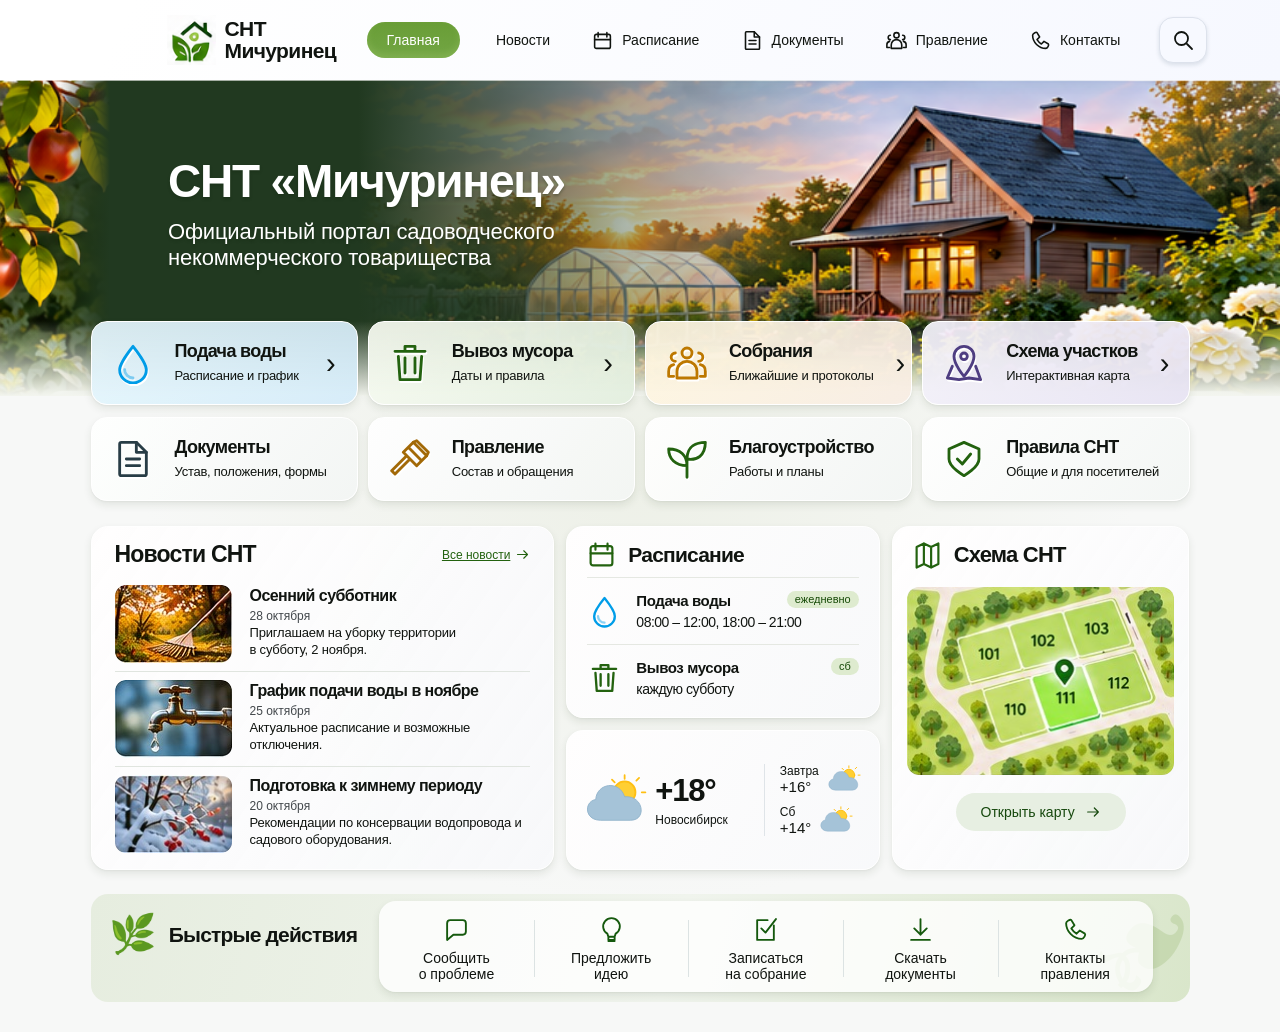
==== commit 91abc582: "tmp" ====
--- a/index.html
+++ b/index.html
@@ -1,745 +1,85 @@
 <!doctype html>
 <html lang="ru">
 <head>
-  <meta charset="utf-8">
+  <meta charset="UTF-8">
   <meta name="viewport" content="width=device-width, initial-scale=1">
-  <title>СНТ «Мичуринец»</title>
-  <meta name="description" content="Официальный сайт садоводческого некоммерческого товарищества «Мичуринец»: объявления, документы, взносы, контакты правления.">
-  <meta name="theme-color" content="#eaf4fb">
-  <link rel="preconnect" href="https://fonts.googleapis.com">
-  <link rel="preconnect" href="https://fonts.gstatic.com" crossorigin>
-  <link href="https://fonts.googleapis.com/css2?family=Yeseva+One&family=Manrope:wght@400;500;600;700&display=swap" rel="stylesheet">
-  <style>
-    :root {
-      --sky: #e6f2fb;        /* небо над первым экраном */
-      --paper: #ffffff;      /* фон страницы */
-      --surface: #f5f8f3;    /* плашки и карточки */
-      --ink: #1e2622;        /* графитовый текст */
-      --footer: #1f3a2a;     /* подвал */
-      --leaf: #2e8540;       /* ссылки, основные кнопки */
-      --leaf-dark: #236b33;
-      --leaf-soft: #e3f2e1;
-      --water: #2b84c6;      /* сезон подачи воды */
-      --water-soft: #e1eff9;
-      --apple: #d63a2f;      /* «важно», стрелка сегодняшнего дня */
-      --sun: #f3c34a;        /* осень на календаре */
-      --muted: #5b655f;
-      --rule: #e1e6df;
-      --mark: #fff0b3;       /* подсветка незаполненных данных */
-      --max: 1200px;
-      --display: "Yeseva One", Georgia, serif;
-      --sans: "Manrope", -apple-system, "Segoe UI", Roboto, Arial, sans-serif;
-      --ease: cubic-bezier(.2, .7, .2, 1);
-    }
-    * { box-sizing: border-box; }
-    html { scroll-behavior: smooth; scroll-padding-top: 84px; }
-    body {
-      margin: 0; font-family: var(--sans); font-size: 17.5px; line-height: 1.65;
-      color: var(--ink); background: var(--paper); -webkit-font-smoothing: antialiased;
-    }
-    a { color: var(--leaf); text-underline-offset: 3px; text-decoration-thickness: 1px; transition: color .15s; }
-    a:hover { color: var(--ink); }
-    :focus-visible { outline: 3px solid var(--apple); outline-offset: 3px; border-radius: 4px; }
-    svg { flex: none; }
-    h1, h2, h3 { font-family: var(--display); font-weight: 400; line-height: 1.12; margin: 0; text-wrap: balance; }
-    h2 { font-size: clamp(2.2rem, 4.6vw, 3.4rem); letter-spacing: -.005em; }
-    h3 { font-size: 1.45rem; }
-    p { margin: 0 0 1em; text-wrap: pretty; }
-    .container { max-width: var(--max); margin: 0 auto; padding: 0 16px; }
-    .ph { background: var(--mark); color: var(--ink); padding: 0 4px; border-radius: 3px; box-decoration-break: clone; -webkit-box-decoration-break: clone; }
-    .skip { position: absolute; left: 16px; top: -60px; background: var(--apple); color: #fff; padding: 10px 16px; border-radius: 8px; z-index: 30; }
-    .skip:focus { top: 12px; color: #fff; }
-
-    /* Шапка: прозрачная над тёмным экраном, светлая после прокрутки */
-    .header { position: fixed; inset: 0 0 auto; z-index: 20; color: var(--ink); transition: background-color .25s, color .25s, box-shadow .25s; }
-    .header.dim { background: color-mix(in srgb, var(--sky) 88%, transparent); backdrop-filter: blur(12px); -webkit-backdrop-filter: blur(12px); }
-    .header.scrolled { background: color-mix(in srgb, var(--paper) 92%, transparent); backdrop-filter: blur(12px); -webkit-backdrop-filter: blur(12px); color: var(--ink); box-shadow: 0 1px 0 var(--rule); }
-    .header .container { display: flex; align-items: center; justify-content: space-between; height: 72px; }
-    .logo { display: flex; align-items: center; gap: 10px; color: inherit; text-decoration: none; font-family: var(--display); font-size: 1.35rem; }
-    .logo:hover { color: inherit; }
-    .logo svg { width: 32px; height: 32px; }
-    .nav { display: flex; gap: 4px; }
-    .nav a { color: inherit; text-decoration: none; padding: 8px 12px; border-radius: 999px; font-size: .92rem; font-weight: 500; opacity: .85; transition: opacity .15s, background-color .15s, color .15s; }
-    .nav a:hover { opacity: 1; background: rgba(255,255,255,.7); }
-    .header.scrolled .nav a:hover { background: var(--leaf-soft); }
-    .nav a.active { opacity: 1; background: var(--leaf); color: #fff; }
-    .burger { display: none; background: none; border: 0; color: inherit; width: 44px; height: 44px; align-items: center; justify-content: center; cursor: pointer; border-radius: 10px; }
-    .burger svg { width: 26px; height: 26px; }
-    .burger path { transition: transform .2s var(--ease), opacity .2s; transform-origin: center; }
-    .burger[aria-expanded="true"] .l1 { transform: translateY(6px) rotate(45deg); }
-    .burger[aria-expanded="true"] .l2 { opacity: 0; }
-    .burger[aria-expanded="true"] .l3 { transform: translateY(-6px) rotate(-45deg); }
-
-    /* Первый экран: название и годовой круг сада */
-    .hero {
-      position: relative; overflow: hidden; color: var(--ink);
-      background: linear-gradient(180deg, var(--sky) 0%, #f3f9fd 70%, var(--paper) 100%);
-      padding: 140px 0 96px;
-    }
-    .hero .container { display: grid; grid-template-columns: minmax(0, 1fr) minmax(320px, 480px); gap: 56px; align-items: center; }
-    .hero-kicker { color: var(--leaf); font-weight: 500; font-size: 1.05rem; margin: 0 0 18px; }
-    .hero h1 { font-size: clamp(3rem, 6.4vw, 6.4rem); line-height: .95; letter-spacing: -.02em; margin: 0 0 32px; }
-    .hero h1 .q { color: var(--apple); }
-    .hero-intro { font-size: 1.2rem; max-width: 30rem; color: var(--muted); margin: 0 0 36px; }
-    .hero-links { display: flex; flex-wrap: wrap; gap: 12px; }
-    .btn {
-      display: inline-flex; align-items: center; justify-content: center; gap: 8px; min-height: 50px; padding: 12px 24px; border-radius: 999px;
-      text-decoration: none; font: inherit; font-size: 1rem; font-weight: 600; border: 1.5px solid currentColor;
-      color: inherit; background: transparent; cursor: pointer;
-      transition: background-color .15s, color .15s, border-color .15s, transform .15s var(--ease);
-    }
-    .btn:active { transform: translateY(1px); }
-    .btn-apple { background: var(--leaf); border-color: var(--leaf); color: #fff; }
-    .btn-apple:hover { background: var(--leaf-dark); border-color: var(--leaf-dark); color: #fff; }
-    .hero .btn-ghost { color: var(--ink); border-color: #c7d3cb; background: rgba(255,255,255,.6); }
-    .hero .btn-ghost:hover { background: #fff; border-color: var(--leaf); color: var(--leaf); }
-    .btn-dark { background: var(--leaf); border-color: var(--leaf); color: #fff; }
-    .btn-dark:hover { background: var(--leaf-dark); border-color: var(--leaf-dark); color: #fff; }
-    .btn-line { color: var(--ink); }
-    .btn-line:hover { background: var(--ink); color: var(--paper); }
-
-    .wheel { position: relative; margin: 0; width: 100%; max-width: 480px; justify-self: end; }
-    .wheel svg { display: block; width: 100%; height: auto; overflow: visible; }
-    .wheel .seg { stroke: #fff; stroke-width: 3; }
-    .wheel .mlabel { fill: var(--muted); font: 500 13px var(--sans); text-anchor: middle; dominant-baseline: middle; }
-    .wheel .mlabel.now { fill: var(--ink); font-weight: 700; }
-    .wheel .water { fill: none; stroke: var(--water); stroke-width: 12; stroke-linecap: round; }
-    .wheel .water.off { stroke: #a9cde9; }
-    .wheel .water-label { fill: var(--water); font: 600 12px var(--sans); letter-spacing: .02em; }
-    .wheel .hand { stroke: var(--apple); stroke-width: 3; stroke-linecap: round; }
-    .wheel .hand-dot { fill: var(--apple); stroke: #fff; stroke-width: 4; }
-    .wheel .hub { fill: #fff; filter: drop-shadow(0 6px 18px rgba(43,132,198,.15)); }
-    .wheel-center {
-      position: absolute; inset: 0; margin: auto; width: 46%; height: 46%;
-      display: flex; flex-direction: column; align-items: center; justify-content: center; text-align: center; pointer-events: none;
-    }
-    .wheel-center .date { font-family: var(--display); font-size: clamp(1.6rem, 3.4vw, 2.3rem); line-height: 1.05; }
-    .wheel-center .water-now { margin-top: 10px; font-size: .88rem; color: var(--muted); display: inline-flex; align-items: center; gap: 8px; line-height: 1.3; }
-    .dot { width: 9px; height: 9px; border-radius: 50%; background: #b9c2bc; flex: none; }
-    .on > .dot, .dot.on { background: var(--water); box-shadow: 0 0 0 4px rgba(43,132,198,.2); }
-    .wheel figcaption { text-align: center; margin-top: 14px; color: var(--muted); font-size: .92rem; }
-    .wheel figcaption .ph { font-size: .88rem; }
-
-    /* Секции */
-    .section { padding: 104px 0; }
-    .section + .section { border-top: 1px solid var(--rule); }
-    .section > .container { display: grid; grid-template-columns: 300px minmax(0, 1fr); gap: 64px; }
-    .section-head { position: sticky; top: 112px; align-self: start; }
-    .section-head p { color: var(--muted); margin: 14px 0 0; max-width: 24ch; }
-    .section-head::after { content: ""; display: block; width: 48px; height: 3px; background: var(--leaf); border-radius: 2px; margin-top: 22px; }
-
-    /* Объявления */
-    .news { list-style: none; margin: 0; padding: 0; display: grid; gap: 0; }
-    .news li { display: grid; grid-template-columns: 8rem minmax(0, 1fr); gap: 28px; padding: 28px 0; border-bottom: 1px solid var(--rule); }
-    .news time { font-size: .95rem; color: var(--muted); padding-top: 6px; font-variant-numeric: tabular-nums; }
-    .news h3 { margin-bottom: 8px; }
-    .news p { margin: 0; max-width: 60ch; }
-    .tag { display: inline-block; font-size: .82rem; font-weight: 600; color: var(--leaf); background: var(--leaf-soft); padding: 3px 11px; border-radius: 999px; margin-bottom: 10px; }
-    .news li.urgent {
-      grid-template-columns: 1fr; gap: 6px; padding: 36px 36px 34px; border: 0; border-radius: 22px;
-      background: var(--apple); color: #fff; margin-bottom: 8px;
-      box-shadow: 0 24px 48px -32px rgba(214,58,47,.8);
-    }
-    .news li.urgent time { color: rgba(255,255,255,.8); padding: 0; }
-    .news li.urgent .ph { background: rgba(255,255,255,.22); color: #fff; }
-    .news li.urgent .tag { background: #fff; color: var(--apple); }
-    .news li.urgent h3 { font-size: clamp(1.7rem, 3.4vw, 2.3rem); margin-bottom: 10px; }
-    .news li.urgent p { font-size: 1.08rem; }
-
-    /* О товариществе */
-    .about { display: grid; gap: 44px; grid-template-columns: 1fr 1fr; align-items: start; }
-    .about > * { min-width: 0; }
-    .lead { font-size: 1.2rem; line-height: 1.6; }
-    .facts { margin: 8px 0 0; }
-    .facts div { display: grid; grid-template-columns: 9rem 1fr; gap: 12px; padding: 13px 0; border-bottom: 1px solid var(--rule); }
-    .facts dt { color: var(--muted); }
-    .facts dd { margin: 0; font-weight: 500; }
-    .map {
-      border-radius: 22px; min-height: 380px; position: relative; overflow: hidden;
-      background:
-        repeating-linear-gradient(90deg, transparent 0 47px, rgba(43,132,198,.12) 47px 48px),
-        repeating-linear-gradient(0deg, transparent 0 47px, rgba(43,132,198,.12) 47px 48px),
-        var(--water-soft);
-      display: flex; flex-direction: column; gap: 12px; align-items: center; justify-content: center; color: var(--muted); text-align: center; padding: 16px; font-size: .95rem;
-    }
-    .map .pin { width: 52px; height: 52px; border-radius: 50%; background: var(--apple); color: #fff; display: flex; align-items: center; justify-content: center; box-shadow: 0 0 0 10px rgba(214,58,47,.15); }
-    .map .pin svg { width: 26px; height: 26px; }
-
-    /* Правление */
-    .people { display: grid; grid-template-columns: repeat(2, minmax(0, 1fr)); gap: 16px; }
-    .person {
-      display: grid; grid-template-columns: 64px 1fr; gap: 18px; padding: 22px; border-radius: 18px;
-      background: var(--surface); border: 1px solid var(--rule);
-    }
-    .avatar {
-      width: 64px; height: 64px; border-radius: 50%; background: var(--leaf-soft); color: var(--leaf);
-      display: flex; align-items: center; justify-content: center; font-family: var(--display); font-size: 1.8rem;
-    }
-    .person:first-child .avatar { background: var(--leaf); color: #fff; }
-    .person h3 { font-size: 1.15rem; margin-bottom: 2px; font-family: var(--sans); font-weight: 600; }
-    .person .role { color: var(--muted); font-size: .93rem; line-height: 1.4; }
-    .tel { display: inline-flex; align-items: center; gap: 8px; margin-top: 12px; min-height: 40px; color: var(--ink); text-decoration: none; font-weight: 600; font-variant-numeric: tabular-nums; }
-    .tel svg { width: 32px; height: 32px; padding: 8px; border-radius: 50%; background: var(--leaf-soft); color: var(--leaf); transition: background-color .15s, color .15s; }
-    .tel:hover svg { background: var(--leaf); color: #fff; }
-    .reception {
-      margin: 16px 0 0; padding: 26px 28px; border-radius: 18px; background: var(--leaf); color: #fff;
-      display: flex; flex-wrap: wrap; align-items: center; gap: 8px 24px;
-    }
-    .reception svg { width: 40px; height: 40px; color: #fff; }
-    .reception strong { font-family: var(--display); font-weight: 400; font-size: 1.5rem; }
-
-    /* Документы */
-    .doc-list { list-style: none; padding: 0; margin: 0; }
-    .doc-list a {
-      display: grid; grid-template-columns: 44px minmax(0, 1fr) auto; align-items: center; gap: 18px;
-      padding: 16px 0; border-bottom: 1px solid var(--rule); text-decoration: none; color: var(--ink); font-weight: 600;
-    }
-    .doc-list .ico { width: 44px; height: 44px; border-radius: 12px; background: var(--surface); border: 1px solid var(--rule); display: flex; align-items: center; justify-content: center; color: var(--leaf); transition: background-color .15s, color .15s, border-color .15s; }
-    .doc-list .ico svg { width: 22px; height: 22px; }
-    .doc-list a:hover { color: var(--leaf); }
-    .doc-list a:hover .ico { background: var(--leaf); border-color: var(--leaf); color: #fff; }
-    .doc-list .kind { font-size: .78rem; color: var(--muted); font-weight: 600; letter-spacing: .03em; }
-
-    /* Взносы */
-    .pay { display: grid; gap: 44px; grid-template-columns: 1.1fr 1fr; align-items: start; }
-    .pay > * { min-width: 0; }
-    .fees { display: grid; gap: 12px; }
-    .fee { display: grid; grid-template-columns: minmax(0, 1fr) auto; gap: 4px 16px; padding: 20px 22px; border-radius: 16px; background: var(--surface); border: 1px solid var(--rule); }
-    .fee h3 { font-family: var(--sans); font-size: 1.08rem; font-weight: 700; }
-    .fee .sum { font-family: var(--display); font-size: 1.35rem; text-align: right; }
-    .fee .due { grid-column: 1 / -1; color: var(--muted); font-size: .95rem; }
-    .purpose { margin-top: 24px; padding: 18px 22px; border-radius: 16px; background: var(--leaf-soft); }
-    .purpose q { display: block; font-family: var(--display); font-size: 1.3rem; margin-top: 6px; quotes: "«" "»"; }
-    .receipt { position: relative; background: #fff; color: var(--ink); border: 1px solid var(--rule); border-top: 0; border-radius: 0 0 22px 22px; padding: 30px 28px 28px; box-shadow: 0 30px 60px -40px rgba(30,38,34,.45); }
-    .receipt::before {
-      content: ""; position: absolute; left: 18px; right: 18px; top: 0; height: 9px;
-      background: linear-gradient(90deg, var(--leaf) 0 33%, var(--water) 33% 66%, var(--sun) 66%); left: 0; right: 0; height: 6px;
-    }
-    .receipt-head { display: flex; justify-content: space-between; align-items: center; gap: 12px; margin-bottom: 14px; }
-    .receipt dl { margin: 0; }
-    .receipt dl div { display: grid; grid-template-columns: 6.5rem 1fr; gap: 8px; padding: 9px 0; border-bottom: 1px dashed var(--rule); font-size: .98rem; }
-    .receipt dt { color: var(--muted); }
-    .receipt dd { margin: 0; overflow-wrap: anywhere; font-variant-numeric: tabular-nums; }
-    .copy { min-height: 40px; padding: 6px 16px; font-size: .9rem; color: var(--leaf); border-color: var(--leaf); }
-    .copy:hover { background: var(--leaf); color: #fff; }
-    .copy.done { background: var(--leaf-soft); border-color: var(--leaf-soft); color: var(--leaf-dark); }
-    .qr-row { display: flex; align-items: center; gap: 18px; margin-top: 22px; }
-    .qr { flex: none; width: 128px; height: 128px; border-radius: 14px; background: var(--surface); border: 2px dashed var(--rule); color: var(--muted); display: flex; align-items: center; justify-content: center; text-align: center; font-size: .9rem; line-height: 1.3; }
-    .qr-row p { margin: 0; font-size: .93rem; color: var(--muted); }
-
-    /* График */
-    .services { display: grid; grid-template-columns: repeat(2, minmax(0, 1fr)); gap: 16px; }
-    .service { padding: 26px; border-radius: 18px; background: var(--surface); border: 1px solid var(--rule); }
-    .service.water { background: var(--water); border-color: var(--water); color: #fff; }
-    .service.water .ph { background: rgba(255,255,255,.2); color: #fff; }
-    .service .ico { width: 48px; height: 48px; border-radius: 14px; background: var(--leaf-soft); color: var(--leaf); display: flex; align-items: center; justify-content: center; margin-bottom: 18px; }
-    .service.water .ico { background: rgba(255,255,255,.16); color: #fff; }
-    .service .ico svg { width: 26px; height: 26px; }
-    .service h3 { margin-bottom: 8px; }
-    .service p { margin: 0; }
-    .pill { display: inline-flex; align-items: center; gap: 8px; font-size: .85rem; font-weight: 600; padding: 4px 12px; border-radius: 999px; background: rgba(255,255,255,.16); margin-bottom: 12px; }
-    .pill .dot.on { background: #fff; box-shadow: 0 0 0 4px rgba(255,255,255,.25); }
-
-    /* Контакты */
-    .contacts { display: grid; gap: 44px; grid-template-columns: 1fr 1.1fr; align-items: start; }
-    .contacts > * { min-width: 0; }
-    .contact-item { display: grid; grid-template-columns: 44px 1fr; gap: 14px; align-items: center; padding: 14px 0; border-bottom: 1px solid var(--rule); }
-    .contact-item:first-child { padding-top: 0; }
-    .contact-item > svg { width: 44px; height: 44px; padding: 11px; border-radius: 50%; background: var(--leaf-soft); color: var(--leaf); }
-    .contact-item .label { color: var(--muted); font-size: .88rem; display: block; line-height: 1.3; }
-    .contact-item a { font-weight: 600; }
-    form { display: grid; gap: 18px; background: var(--surface); border: 1px solid var(--rule); border-radius: 22px; padding: 34px; }
-    form .hint { margin: -8px 0 0; font-size: .95rem; color: var(--muted); }
-    label { display: block; font-weight: 600; font-size: .92rem; margin-bottom: 6px; }
-    input, textarea { width: 100%; font: inherit; padding: 13px 15px; border: 1.5px solid var(--rule); border-radius: 12px; background: #fff; color: var(--ink); transition: border-color .15s, box-shadow .15s; }
-    input:hover, textarea:hover { border-color: #aebba2; }
-    input:focus, textarea:focus { outline: none; border-color: var(--leaf); box-shadow: 0 0 0 4px var(--leaf-soft); }
-    textarea { min-height: 140px; resize: vertical; }
-    form .btn { justify-self: start; }
-
-    .footer { background: var(--footer); color: #bfd0c4; padding: 64px 0 40px; font-size: .95rem; }
-    .footer .big { font-family: var(--display); color: #fff; font-size: clamp(2.6rem, 8vw, 6rem); line-height: 1; margin: 0 0 40px; letter-spacing: -.01em; }
-    .footer .row { display: flex; flex-wrap: wrap; justify-content: space-between; align-items: end; gap: 24px; border-top: 1px solid rgba(255,255,255,.14); padding-top: 28px; }
-    .footer a { color: #fff; }
-    .to-top { display: inline-flex; align-items: center; gap: 6px; min-height: 44px; padding: 0 18px; border: 1px solid rgba(255,255,255,.3); border-radius: 999px; text-decoration: none; }
-    .to-top:hover { background: #fff; color: var(--footer); }
-    .to-top svg { width: 16px; height: 16px; }
-
-    @media (max-width: 1080px) {
-      .pay { grid-template-columns: 1fr; }
-      .receipt { max-width: 36rem; }
-    }
-    @media (max-width: 980px) {
-      .burger { display: inline-flex; }
-      .nav {
-        position: absolute; top: 72px; left: 0; right: 0; flex-direction: column; gap: 2px;
-        background: var(--paper); color: var(--ink); padding: 8px 16px 18px; box-shadow: 0 1px 0 var(--rule), 0 20px 30px -24px rgba(30,38,34,.4);
-        visibility: hidden; opacity: 0; transform: translateY(-8px);
-        transition: opacity .2s var(--ease), transform .2s var(--ease), visibility 0s .2s;
-      }
-      .nav.open { visibility: visible; opacity: 1; transform: none; transition: opacity .2s var(--ease), transform .2s var(--ease); }
-      .nav a { padding: 12px 14px; font-size: 1.05rem; border-radius: 12px; opacity: 1; }
-      .nav a:hover { background: var(--leaf-soft); }
-      .header:has(.nav.open) { background: var(--paper); color: var(--ink); }
-      .hero { padding: 112px 0 72px; }
-      .hero .container { grid-template-columns: 1fr; gap: 48px; }
-      .wheel { justify-self: center; max-width: 420px; }
-      .section { padding: 64px 0; }
-      .section > .container { grid-template-columns: 1fr; gap: 28px; }
-      .section-head { position: static; }
-      .section-head p { max-width: none; }
-      .about, .contacts { grid-template-columns: 1fr; }
-    }
-    @media (max-width: 640px) {
-      body { font-size: 17px; }
-      .news li { grid-template-columns: 1fr; gap: 4px; }
-      .news li.urgent { padding: 26px 22px; }
-      .people, .services { grid-template-columns: 1fr; }
-      .facts div, .receipt dl div { grid-template-columns: 1fr; gap: 0; }
-      .receipt { padding: 28px 20px 22px; }
-      .qr-row { flex-direction: column; align-items: start; }
-      form { padding: 22px; }
-      form .btn, .hero-links .btn { flex: 1 1 auto; justify-self: stretch; }
-      .wheel .mlabel { font-size: 15px; }
-    }
-    @media (prefers-reduced-motion: reduce) {
-      html { scroll-behavior: auto; }
-      *, *::before, *::after { transition: none !important; animation: none !important; }
-    }
-  </style>
+  <meta name="theme-color" content="#54852c">
+  <meta name="description" content="СНТ «Мичуринец» — новости товарищества, расписание подачи воды, документы и схема участков.">
+  <title>СНТ «Мичуринец» — официальный портал</title>
+  <link rel="stylesheet" href="styles.css">
+  <script src="script.js" defer></script>
 </head>
 <body>
+  <svg class="svg-sprite" xmlns="http://www.w3.org/2000/svg" aria-hidden="true"><defs>
+    <symbol id="calendar" viewBox="0 0 24 24"><rect x="3" y="5" width="18" height="16" rx="2"/><path d="M7 3v5m10-5v5M3 11h18"/></symbol>
+    <symbol id="document" viewBox="0 0 24 24"><path d="M14 2H5a1 1 0 0 0-1 1v18a1 1 0 0 0 1 1h14a1 1 0 0 0 1-1V8Z"/><path d="M14 2v6h6M8 12h8M8 16h8"/></symbol>
+    <symbol id="people" viewBox="0 0 24 24"><circle cx="12" cy="6" r="3"/><path d="M6 21v-4a6 6 0 0 1 12 0v4ZM5 6a2.5 2.5 0 0 0 0 5M19 6a2.5 2.5 0 0 1 0 5M4 13a4 4 0 0 0-3 4v3h3m16-7a4 4 0 0 1 3 4v3h-3"/></symbol>
+    <symbol id="phone" viewBox="0 0 24 24"><path d="m8 3 3 5-3 3a16 16 0 0 0 5 5l3-3 5 3c1 1-1 5-3 5C10 21 3 14 3 6c0-2 4-4 5-3Z"/></symbol>
+    <symbol id="search" viewBox="0 0 24 24"><circle cx="10.5" cy="10.5" r="6.5"/><path d="m16 16 5 5"/></symbol>
+    <symbol id="water" viewBox="0 0 24 24"><path d="M12 2S4 12 4 16a8 8 0 0 0 16 0c0-4-8-14-8-14Z"/><path d="M7 16a5 5 0 0 0 5 5" opacity=".45"/></symbol>
+    <symbol id="trash" viewBox="0 0 24 24"><path d="M3 5h18M9 5V2h6v3M5 8l1 14h12l1-14M9 9v9m6-9v9"/></symbol>
+    <symbol id="pin" viewBox="0 0 24 24"><path d="M18 8c0 5-6 12-6 12S6 13 6 8a6 6 0 0 1 12 0Z"/><circle cx="12" cy="8" r="2"/><path d="m5 14-3 7 7 1 6-1 7 1-3-8"/></symbol>
+    <symbol id="gavel" viewBox="0 0 24 24"><path d="m13 3 8 8-3 3-8-8Zm-3 3-3 3 8 8 3-3M11 13 2 22l-2-2 9-9" transform="translate(1 -1)"/><path d="m14 2 2-1 7 7-1 2"/></symbol>
+    <symbol id="sprout" viewBox="0 0 24 24"><path d="M12 23V12C12 4 18 2 23 2c0 8-5 11-11 10ZM12 16C5 16 1 12 1 6c7 0 11 4 11 10Z"/></symbol>
+    <symbol id="shield" viewBox="0 0 24 24"><path d="m12 2 9 4v6c0 5-9 10-9 10S3 17 3 12V6Z"/><path d="m8 12 3 3 5-6"/></symbol>
+    <symbol id="map" viewBox="0 0 24 24"><path d="m3 5 6-3 6 3 6-3v17l-6 3-6-3-6 3Zm6-3v17m6-14v17"/></symbol>
+    <symbol id="chat" viewBox="0 0 24 24"><path d="M21 14a3 3 0 0 1-3 3H9l-6 5V6a3 3 0 0 1 3-3h12a3 3 0 0 1 3 3Z"/></symbol>
+    <symbol id="idea" viewBox="0 0 24 24"><path d="M8 16a8 8 0 1 1 8 0l-1 3H9ZM9 23h6m-6-4v3h6v-3"/></symbol>
+    <symbol id="check" viewBox="0 0 24 24"><path d="M14 3H4v19h16V8M8 11l4 4L22 2"/></symbol>
+    <symbol id="download" viewBox="0 0 24 24"><path d="M12 2v15m-6-6 6 6 6-6M3 22h18"/></symbol>
+    <symbol id="arrow" viewBox="0 0 24 24"><path d="M4 12h16m-6-6 6 6-6 6"/></symbol>
+    <symbol id="sun-cloud" viewBox="0 0 72 56"><g fill="#ffcf33" stroke="#ffbf13" stroke-width="2"><circle cx="45" cy="20" r="12"/><path d="M45 1v4m0 30v4M26 20h-4m42 0h4M31 6l3 3m23 23 3 3M31 34l3-3M58 7l3-3"/></g><path d="M18 51C0 51 0 30 13 28c1-18 26-22 32-3 21-2 25 26 7 26Z" fill="#a5c3d8" stroke="#91b3cb" stroke-width="1"/></symbol>
+  </defs></svg>
 
-<a class="skip" href="#news">Перейти к содержимому</a>
+  <header class="site-header">
+    <div class="header-inner">
+      <a class="brand" href="./" aria-label="СНТ Мичуринец — главная"><img src="assets/logo.png" alt="" width="55" height="56"><span>СНТ<br>Мичуринец</span></a>
+      <button class="menu-toggle icon-button" aria-label="Открыть меню" aria-controls="main-nav" aria-expanded="false"><span></span><span></span><span></span></button>
+      <nav class="main-nav" id="main-nav" aria-label="Основная навигация">
+        <a class="active" href="./" aria-current="page">Главная</a>
+        <a href="#news">Новости</a>
+        <a href="#schedule"><svg><use href="#calendar"/></svg>Расписание</a>
+        <button data-topic="documents"><svg><use href="#document"/></svg>Документы</button>
+        <button data-topic="board"><svg><use href="#people"/></svg>Правление</button>
+        <button data-topic="contacts"><svg><use href="#phone"/></svg>Контакты</button>
+      </nav>
+      <button class="search-toggle icon-button" aria-label="Поиск по сайту"><svg><use href="#search"/></svg></button>
+    </div>
+    <form class="search-form" role="search" hidden><label for="site-search">Поиск по странице</label><div><input type="search" id="site-search" placeholder="Например, подача воды" required><button type="submit">Найти <svg><use href="#arrow"/></svg></button></div><p class="search-result" aria-live="polite"></p></form>
+  </header>
 
-<header class="header">
-  <div class="container">
-    <a href="#top" class="logo">
-      <svg viewBox="0 0 32 32" aria-hidden="true">
-        <circle cx="16" cy="19" r="10" fill="#d63a2f"/>
-        <path d="M16 9c0-3 2-5 5-6" stroke="#8a6440" stroke-width="2" fill="none" stroke-linecap="round"/>
-        <path d="M17 8c3-3 7-2 8 0-3 2-6 2-8 0z" fill="#2e8540"/>
-      </svg>
-      «Мичуринец»
-    </a>
-    <button class="burger" aria-label="Открыть меню" aria-expanded="false" aria-controls="site-nav">
-      <svg viewBox="0 0 24 24" fill="none" stroke="currentColor" stroke-width="2" stroke-linecap="round"><path class="l1" d="M4 6h16"/><path class="l2" d="M4 12h16"/><path class="l3" d="M4 18h16"/></svg>
-    </button>
-    <nav class="nav" id="site-nav" aria-label="Разделы сайта">
-      <a href="#news">Объявления</a>
-      <a href="#about">О товариществе</a>
-      <a href="#board">Правление</a>
-      <a href="#docs">Документы</a>
-      <a href="#payments">Взносы</a>
-      <a href="#schedule">График</a>
-      <a href="#contacts">Контакты</a>
-    </nav>
-  </div>
-</header>
+  <main>
+    <section class="hero" aria-labelledby="hero-title"><div class="hero-inner"><h1 id="hero-title">СНТ «Мичуринец»</h1><p>Официальный портал садоводческого<br class="desktop-break"> некоммерческого товарищества</p></div></section>
+    <div class="page-content">
+      <section class="services" aria-label="Сервисы товарищества">
+        <a class="service service-water" href="#schedule"><svg class="service-icon"><use href="#water"/></svg><span><strong>Подача воды</strong><small>Расписание и график</small></span><span class="chevron">›</span></a>
+        <a class="service service-trash" href="#schedule"><svg class="service-icon"><use href="#trash"/></svg><span><strong>Вывоз мусора</strong><small>Даты и правила</small></span><span class="chevron">›</span></a>
+        <button class="service service-meeting" data-topic="meetings"><svg class="service-icon"><use href="#people"/></svg><span><strong>Собрания</strong><small>Ближайшие и протоколы</small></span><span class="chevron">›</span></button>
+        <button class="service service-map" data-topic="map"><svg class="service-icon"><use href="#pin"/></svg><span><strong>Схема участков</strong><small>Интерактивная карта</small></span><span class="chevron">›</span></button>
+        <button class="service" data-topic="documents"><svg class="service-icon ink"><use href="#document"/></svg><span><strong>Документы</strong><small>Устав, положения, формы</small></span></button>
+        <button class="service" data-topic="board"><svg class="service-icon amber"><use href="#gavel"/></svg><span><strong>Правление</strong><small>Состав и обращения</small></span></button>
+        <button class="service" data-topic="improvement"><svg class="service-icon"><use href="#sprout"/></svg><span><strong>Благоустройство</strong><small>Работы и планы</small></span></button>
+        <button class="service" data-topic="rules"><svg class="service-icon"><use href="#shield"/></svg><span><strong>Правила СНТ</strong><small>Общие и для посетителей</small></span></button>
+      </section>
 
-<main id="top">
+      <div class="dashboard">
+        <section class="panel news-panel" id="news"><div class="panel-heading"><h2>Новости СНТ</h2><button class="text-link" data-topic="news">Все новости <svg><use href="#arrow"/></svg></button></div>
+          <article class="news-item"><button class="news-open" data-news="autumn"><img src="assets/news-autumn.jpg" alt="Осенние листья и грабли" width="117" height="78"><span><h3>Осенний субботник</h3><time datetime="2024-10-28">28 октября</time><p>Приглашаем на уборку территории<br class="desktop-break"> в субботу, 2 ноября.</p></span></button></article>
+          <article class="news-item"><button class="news-open" data-news="water"><img src="assets/news-water.jpg" alt="Садовый водопроводный кран" width="117" height="78"><span><h3>График подачи воды в ноябре</h3><time datetime="2024-10-25">25 октября</time><p>Актуальное расписание и возможные отключения.</p></span></button></article>
+          <article class="news-item"><button class="news-open" data-news="winter"><img src="assets/news-winter.jpg" alt="Ветки рябины под снегом" width="117" height="76"><span><h3>Подготовка к зимнему периоду</h3><time datetime="2024-10-20">20 октября</time><p>Рекомендации по консервации водопровода и садового оборудования.</p></span></button></article>
+        </section>
 
-  <!-- Первый экран -->
-  <div class="hero">
-    <div class="container">
-      <div>
-        <p class="hero-kicker">Садоводческое некоммерческое товарищество</p>
-        <h1><span class="q">«</span>Мичуринец<span class="q">»</span></h1>
-        <p class="hero-intro">Объявления правления, документы, размеры взносов и реквизиты для оплаты — всё, что нужно садоводам, на одной странице.</p>
-        <div class="hero-links">
-          <a href="#news" class="btn btn-apple">Читать объявления</a>
-          <a href="#payments" class="btn btn-ghost">Оплатить взносы</a>
-          <a href="#contacts" class="btn btn-ghost">Написать в правление</a>
+        <div class="middle-column">
+          <section class="panel schedule-panel" id="schedule"><h2><svg><use href="#calendar"/></svg>Расписание</h2><div class="schedule-row"><svg class="blue"><use href="#water"/></svg><div><h3>Подача воды</h3><p>08:00 – 12:00, 18:00 – 21:00</p></div><span class="badge">ежедневно</span></div><div class="schedule-row"><svg><use href="#trash"/></svg><div><h3>Вывоз мусора</h3><p>каждую субботу</p></div><span class="badge">сб</span></div></section>
+          <section class="panel weather" aria-label="Погода в Новосибирске, данные из макета"><div class="weather-current"><svg><use href="#sun-cloud"/></svg><div><strong>+18°</strong><span>Новосибирск</span></div></div><div class="forecast"><div><span>Завтра<strong>+16°</strong></span><svg><use href="#sun-cloud"/></svg></div><div><span>Сб<strong>+14°</strong></span><svg><use href="#sun-cloud"/></svg></div></div></section>
         </div>
+
+        <section class="panel map-panel"><h2><svg><use href="#map"/></svg>Схема СНТ</h2><button class="map-preview" data-topic="map" aria-label="Открыть схему участков"><img src="assets/map.jpg" alt="Схема участков 101, 102, 103, 110, 111 и 112" width="266" height="188"></button><button class="map-button" data-topic="map">Открыть карту <svg><use href="#arrow"/></svg></button></section>
       </div>
 
-      <!-- Годовой круг: месяцы, сезон подачи воды (data-from / data-to, ММ-ДД) и стрелка сегодняшнего дня -->
-      <figure class="wheel" id="wheel" data-from="05-01" data-to="10-01" aria-label="Календарь сезона">
-        <svg viewBox="0 0 400 400" id="wheel-svg" role="img" aria-labelledby="wheel-desc"><desc id="wheel-desc">Год по месяцам, отмечены сезон подачи воды и сегодняшний день</desc></svg>
-        <div class="wheel-center">
-          <div class="date" id="today-label">—</div>
-          <div class="water-now" id="water-status"><span class="dot"></span><span>—</span></div>
-        </div>
-        <figcaption>Летний водопровод: <span class="ph">с 1 мая по 1 октября</span></figcaption>
-      </figure>
+      <section class="quick-actions" aria-labelledby="quick-title"><h2 id="quick-title"><span aria-hidden="true">🌿</span>Быстрые действия</h2><div class="quick-links"><button data-topic="problem"><svg><use href="#chat"/></svg><span>Сообщить<br>о проблеме</span></button><button data-topic="idea"><svg><use href="#idea"/></svg><span>Предложить<br>идею</span></button><button data-topic="signup"><svg><use href="#check"/></svg><span>Записаться<br>на собрание</span></button><button data-topic="documents"><svg><use href="#download"/></svg><span>Скачать<br>документы</span></button><button data-topic="contacts"><svg><use href="#phone"/></svg><span>Контакты<br>правления</span></button></div></section>
     </div>
-  </div>
-
-  <!-- Объявления -->
-  <section id="news" class="section">
-    <div class="container">
-      <div class="section-head">
-        <h2>Объявления</h2>
-        <p>Новости и решения правления, свежие сверху.</p>
-      </div>
-      <ul class="news">
-        <li class="urgent">
-          <time><span class="ph">20.10.2026</span></time>
-          <div>
-            <span class="tag">Важно</span>
-            <h3>Отключение воды на зиму</h3>
-            <p>Летний водопровод будет отключён и слит <span class="ph">1 ноября</span>. Просим перекрыть краны на участках.</p>
-          </div>
-        </li>
-        <li>
-          <time><span class="ph">10.10.2026</span></time>
-          <div>
-            <span class="tag">Собрание</span>
-            <h3>Общее собрание членов СНТ</h3>
-            <p>Состоится <span class="ph">дата, время</span> у здания правления. Повестка: отчёт правления, смета на следующий год.</p>
-          </div>
-        </li>
-        <li>
-          <time><span class="ph">01.10.2026</span></time>
-          <div>
-            <span class="tag">Хозяйство</span>
-            <h3>Вывоз крупногабаритного мусора</h3>
-            <p>Контейнер для крупногабаритных отходов будет установлен у въезда <span class="ph">дата</span>.</p>
-          </div>
-        </li>
-      </ul>
-    </div>
-  </section>
-
-  <!-- О товариществе -->
-  <section id="about" class="section">
-    <div class="container">
-      <div class="section-head">
-        <h2>О товариществе</h2>
-      </div>
-      <div class="about">
-        <div>
-          <p class="lead">СНТ «Мичуринец» основано в <span class="ph">19__</span> году. На территории товарищества <span class="ph">___</span> участков, проведены электричество и летний водопровод, есть охраняемый въезд.</p>
-          <dl class="facts">
-            <div><dt>Адрес</dt><dd><span class="ph">область, район, населённый пункт</span></dd></div>
-            <div><dt>Площадь</dt><dd><span class="ph">__ га</span></dd></div>
-            <div><dt>Участков</dt><dd><span class="ph">___</span></dd></div>
-            <div><dt>Как добраться</dt><dd><span class="ph">на автобусе № __ до остановки «…», на электричке до станции «…»</span></dd></div>
-          </dl>
-        </div>
-        <div class="map">
-          <!-- Сюда вставить код карты из конструктора Яндекс Карт: https://yandex.ru/map-constructor/ -->
-          <span class="pin"><svg viewBox="0 0 24 24" fill="none" stroke="currentColor" stroke-width="2" aria-hidden="true"><path d="M21 10c0 7-9 13-9 13S3 17 3 10a9 9 0 0 1 18 0z"/><circle cx="12" cy="10" r="3"/></svg></span>
-          <span>Здесь будет карта<br>(вставить код из конструктора Яндекс Карт)</span>
-        </div>
-      </div>
-    </div>
-  </section>
-
-  <!-- Правление -->
-  <section id="board" class="section">
-    <div class="container">
-      <div class="section-head">
-        <h2>Правление</h2>
-        <p>Звоните по вопросам взносов, электричества и общего хозяйства.</p>
-      </div>
-      <div>
-        <div class="people">
-          <div class="person">
-            <div class="avatar" aria-hidden="true">П</div>
-            <div>
-              <h3><span class="ph">Фамилия Имя Отчество</span></h3>
-              <div class="role">Председатель правления</div>
-              <a class="tel" href="tel:+70000000000"><svg viewBox="0 0 24 24" fill="none" stroke="currentColor" stroke-width="2" aria-hidden="true"><use href="#i-phone"/></svg>+7 (___) ___-__-__</a>
-            </div>
-          </div>
-          <div class="person">
-            <div class="avatar" aria-hidden="true">Б</div>
-            <div>
-              <h3><span class="ph">Фамилия Имя Отчество</span></h3>
-              <div class="role">Бухгалтер / казначей</div>
-              <a class="tel" href="tel:+70000000000"><svg viewBox="0 0 24 24" fill="none" stroke="currentColor" stroke-width="2" aria-hidden="true"><use href="#i-phone"/></svg>+7 (___) ___-__-__</a>
-            </div>
-          </div>
-          <div class="person">
-            <div class="avatar" aria-hidden="true">Э</div>
-            <div>
-              <h3><span class="ph">Фамилия Имя Отчество</span></h3>
-              <div class="role">Ответственный за электрохозяйство</div>
-              <a class="tel" href="tel:+70000000000"><svg viewBox="0 0 24 24" fill="none" stroke="currentColor" stroke-width="2" aria-hidden="true"><use href="#i-phone"/></svg>+7 (___) ___-__-__</a>
-            </div>
-          </div>
-          <div class="person">
-            <div class="avatar" aria-hidden="true">Р</div>
-            <div>
-              <h3><span class="ph">Фамилия Имя Отчество</span></h3>
-              <div class="role">Председатель ревизионной комиссии</div>
-              <a class="tel" href="tel:+70000000000"><svg viewBox="0 0 24 24" fill="none" stroke="currentColor" stroke-width="2" aria-hidden="true"><use href="#i-phone"/></svg>+7 (___) ___-__-__</a>
-            </div>
-          </div>
-        </div>
-        <p class="reception">
-          <svg viewBox="0 0 24 24" fill="none" stroke="currentColor" stroke-width="1.6" stroke-linecap="round" aria-hidden="true"><circle cx="12" cy="12" r="9"/><path d="M12 7v5l3 2"/></svg>
-          <strong>Приём садоводов</strong>
-          <span><span class="ph">суббота и воскресенье, 10:00–13:00</span>, здание правления</span>
-        </p>
-      </div>
-    </div>
-  </section>
-
-  <!-- Документы -->
-  <section id="docs" class="section">
-    <div class="container">
-      <div class="section-head">
-        <h2>Документы</h2>
-        <p>Устав, протоколы собраний и сметы для скачивания.</p>
-      </div>
-      <ul class="doc-list">
-        <li><a href="docs/ustav.pdf"><span class="ico"><svg viewBox="0 0 24 24" fill="none" stroke="currentColor" stroke-width="1.7" aria-hidden="true"><use href="#i-doc"/></svg></span><span>Устав СНТ «Мичуринец»</span><span class="kind">PDF</span></a></li>
-        <li><a href="docs/protokol.pdf"><span class="ico"><svg viewBox="0 0 24 24" fill="none" stroke="currentColor" stroke-width="1.7" aria-hidden="true"><use href="#i-doc"/></svg></span><span>Протокол общего собрания от <span class="ph">__.__.____</span></span><span class="kind">PDF</span></a></li>
-        <li><a href="docs/smeta.pdf"><span class="ico"><svg viewBox="0 0 24 24" fill="none" stroke="currentColor" stroke-width="1.7" aria-hidden="true"><use href="#i-doc"/></svg></span><span>Приходно-расходная смета на <span class="ph">2026</span> год</span><span class="kind">PDF</span></a></li>
-        <li><a href="docs/otchet.pdf"><span class="ico"><svg viewBox="0 0 24 24" fill="none" stroke="currentColor" stroke-width="1.7" aria-hidden="true"><use href="#i-doc"/></svg></span><span>Отчёт ревизионной комиссии</span><span class="kind">PDF</span></a></li>
-        <li><a href="https://www.consultant.ru/document/cons_doc_LAW_221173/" target="_blank" rel="noopener"><span class="ico"><svg viewBox="0 0 24 24" fill="none" stroke="currentColor" stroke-width="1.7" stroke-linecap="round" aria-hidden="true"><path d="M14 4h6v6M20 4l-9 9M18 14v5a1 1 0 0 1-1 1H5a1 1 0 0 1-1-1V7a1 1 0 0 1 1-1h5"/></svg></span><span>Федеральный закон № 217-ФЗ о ведении садоводства</span><span class="kind">сайт</span></a></li>
-      </ul>
-    </div>
-  </section>
-
-  <!-- Взносы -->
-  <section id="payments" class="section">
-    <div class="container">
-      <div class="section-head">
-        <h2>Взносы и оплата</h2>
-        <p>Размеры и сроки платежей на текущий год.</p>
-      </div>
-      <div class="pay">
-        <div>
-          <div class="fees">
-            <div class="fee"><h3>Членский взнос</h3><div class="sum"><span class="ph">___ ₽ / сотка</span></div><div class="due">Оплатить <span class="ph">до 1 июля</span></div></div>
-            <div class="fee"><h3>Целевой взнос</h3><div class="sum"><span class="ph">___ ₽ с участка</span></div><div class="due">Оплатить <span class="ph">до 1 сентября</span></div></div>
-            <div class="fee"><h3>Электроэнергия</h3><div class="sum"><span class="ph">__ ₽/кВт·ч</span></div><div class="due">По счётчику, ежемесячно</div></div>
-          </div>
-          <p class="purpose">В назначении платежа укажите номер участка, ФИО и вид взноса, например:
-            <q>Уч. 45, Иванов И.И., членский взнос 2026</q></p>
-        </div>
-        <div class="receipt">
-          <div class="receipt-head">
-            <h3>Реквизиты</h3>
-            <button type="button" class="btn copy" id="copy-req">Скопировать</button>
-          </div>
-          <dl id="requisites">
-            <div><dt>Получатель</dt><dd>СНТ «Мичуринец»</dd></div>
-            <div><dt>ИНН</dt><dd><span class="ph">__________</span></dd></div>
-            <div><dt>КПП</dt><dd><span class="ph">_________</span></dd></div>
-            <div><dt>Р/с</dt><dd><span class="ph">____________________</span></dd></div>
-            <div><dt>Банк</dt><dd><span class="ph">________________</span></dd></div>
-            <div><dt>БИК</dt><dd><span class="ph">_________</span></dd></div>
-            <div><dt>К/с</dt><dd><span class="ph">____________________</span></dd></div>
-          </dl>
-          <div class="qr-row">
-            <div class="qr">QR-код<br>для оплаты</div>
-            <p>Отсканируйте в приложении банка — реквизиты подставятся сами. Останется ввести сумму и назначение платежа.</p>
-          </div>
-        </div>
-      </div>
-    </div>
-  </section>
-
-  <!-- График -->
-  <section id="schedule" class="section">
-    <div class="container">
-      <div class="section-head">
-        <h2>График и сервисы</h2>
-      </div>
-      <div class="services">
-        <div class="service water">
-          <span class="ico"><svg viewBox="0 0 24 24" fill="none" stroke="currentColor" stroke-width="1.6" stroke-linejoin="round" aria-hidden="true"><path d="M12 3s6 6.5 6 11a6 6 0 0 1-12 0c0-4.5 6-11 6-11z"/></svg></span>
-          <span class="pill" id="water-pill"><span class="dot"></span><span>—</span></span>
-          <h3>Подача воды</h3>
-          <p>Сезон: <span class="ph">с 1 мая по 1 октября</span>.<br>Полив: <span class="ph">вт, чт, сб — 8:00–11:00, 18:00–21:00</span>.</p>
-        </div>
-        <div class="service">
-          <span class="ico"><svg viewBox="0 0 24 24" fill="none" stroke="currentColor" stroke-width="1.6" stroke-linecap="round" stroke-linejoin="round" aria-hidden="true"><path d="M4 7h16M9 7V4h6v3M6 7l1 13h10l1-13M10 11v6M14 11v6"/></svg></span>
-          <h3>Вывоз мусора</h3>
-          <p><span class="ph">Каждый понедельник и пятницу</span>. Контейнерная площадка — у главного въезда.</p>
-        </div>
-        <div class="service">
-          <span class="ico"><svg viewBox="0 0 24 24" fill="none" stroke="currentColor" stroke-width="1.6" stroke-linecap="round" stroke-linejoin="round" aria-hidden="true"><rect x="4" y="3" width="16" height="14" rx="3"/><path d="M4 11h16M8 21l1-4M16 21l-1-4"/><circle cx="8" cy="14" r=".5"/><circle cx="16" cy="14" r=".5"/></svg></span>
-          <h3>Транспорт</h3>
-          <p>Автобус <span class="ph">№ __</span>: <span class="ph">расписание</span>.<br>Электричка до станции <span class="ph">«…»</span>.</p>
-        </div>
-        <div class="service">
-          <span class="ico"><svg viewBox="0 0 24 24" fill="none" stroke="currentColor" stroke-width="1.6" stroke-linejoin="round" aria-hidden="true"><path d="M13 2 4 14h7l-1 8 9-12h-7l1-8z"/></svg></span>
-          <h3>Электроэнергия</h3>
-          <p>Показания счётчика передавать <span class="ph">до 25 числа</span> казначею или в чат товарищества.</p>
-        </div>
-      </div>
-    </div>
-  </section>
-
-  <!-- Контакты -->
-  <section id="contacts" class="section">
-    <div class="container">
-      <div class="section-head">
-        <h2>Контакты</h2>
-      </div>
-      <div class="contacts">
-        <div>
-          <div class="contact-item">
-            <svg viewBox="0 0 24 24" fill="none" stroke="currentColor" stroke-width="2" aria-hidden="true"><use href="#i-phone"/></svg>
-            <div><span class="label">Председатель</span><a href="tel:+70000000000">+7 (___) ___-__-__</a></div>
-          </div>
-          <div class="contact-item">
-            <svg viewBox="0 0 24 24" fill="none" stroke="currentColor" stroke-width="2" aria-hidden="true"><rect x="2" y="4" width="20" height="16" rx="2"/><path d="m22 6-10 7L2 6"/></svg>
-            <div><span class="label">Электронная почта</span><a href="mailto:snt-michurinets@example.ru"><span class="ph">snt-michurinets@example.ru</span></a></div>
-          </div>
-          <div class="contact-item">
-            <svg viewBox="0 0 24 24" fill="none" stroke="currentColor" stroke-width="2" aria-hidden="true"><path d="M21 11.5a8.4 8.4 0 0 1-9 8.4 8.5 8.5 0 0 1-3.8-.9L3 21l1.9-5.2A8.4 8.4 0 1 1 21 11.5z"/></svg>
-            <div><span class="label">Чат садоводов</span><a href="#"><span class="ph">ссылка на Telegram / WhatsApp</span></a></div>
-          </div>
-          <div class="contact-item">
-            <svg viewBox="0 0 24 24" fill="none" stroke="currentColor" stroke-width="2" aria-hidden="true"><path d="M21 10c0 7-9 13-9 13S3 17 3 10a9 9 0 0 1 18 0z"/><circle cx="12" cy="10" r="3"/></svg>
-            <div><span class="label">Здание правления</span><span class="ph">адрес здания правления</span></div>
-          </div>
-        </div>
-        <form id="feedback">
-          <h3>Написать в правление</h3>
-          <p class="hint">Откроется ваша почтовая программа с готовым письмом.</p>
-          <div><label for="f-name">Ваше имя и номер участка</label><input id="f-name" name="name" autocomplete="name" required></div>
-          <div><label for="f-phone">Телефон</label><input id="f-phone" name="phone" type="tel" autocomplete="tel" inputmode="tel"></div>
-          <div><label for="f-msg">Сообщение</label><textarea id="f-msg" name="message" required></textarea></div>
-          <button type="submit" class="btn btn-dark">Отправить письмо</button>
-        </form>
-      </div>
-    </div>
-  </section>
-
-</main>
-
-<footer class="footer">
-  <div class="container">
-    <p class="big">«Мичуринец»</p>
-    <div class="row">
-      <div>© <span id="year">2026</span> СНТ «Мичуринец»<br>ИНН <span class="ph">__________</span>, ОГРН <span class="ph">_____________</span></div>
-      <a href="#top" class="to-top"><svg viewBox="0 0 24 24" fill="none" stroke="currentColor" stroke-width="2" stroke-linecap="round" stroke-linejoin="round" aria-hidden="true"><path d="M12 19V5M5 12l7-7 7 7"/></svg>Наверх</a>
-    </div>
-  </div>
-</footer>
-
-<!-- Общие иконки -->
-<svg width="0" height="0" style="position:absolute" aria-hidden="true">
-  <symbol id="i-phone" viewBox="0 0 24 24"><path d="M22 16.9v3a2 2 0 0 1-2.2 2 19.8 19.8 0 0 1-8.6-3.1 19.5 19.5 0 0 1-6-6A19.8 19.8 0 0 1 2.1 4.2 2 2 0 0 1 4.1 2h3a2 2 0 0 1 2 1.7c.1 1 .4 1.9.7 2.8a2 2 0 0 1-.5 2.1L8 9.9a16 16 0 0 0 6 6l1.3-1.3a2 2 0 0 1 2.1-.4c.9.3 1.8.6 2.8.7a2 2 0 0 1 1.7 2z"/></symbol>
-  <symbol id="i-doc" viewBox="0 0 24 24"><path d="M14 3H7a2 2 0 0 0-2 2v14a2 2 0 0 0 2 2h10a2 2 0 0 0 2-2V8z"/><path d="M14 3v5h5M9 13h6M9 17h6"/></symbol>
-</svg>
-
-<script>
-  // Мобильное меню
-  const burger = document.querySelector('.burger');
-  const nav = document.querySelector('.nav');
-  const setMenu = open => {
-    nav.classList.toggle('open', open);
-    burger.setAttribute('aria-expanded', open);
-    burger.setAttribute('aria-label', open ? 'Закрыть меню' : 'Открыть меню');
-  };
-  burger.addEventListener('click', () => setMenu(!nav.classList.contains('open')));
-  nav.querySelectorAll('a').forEach(a => a.addEventListener('click', () => setMenu(false)));
-  document.addEventListener('keydown', e => { if (e.key === 'Escape') setMenu(false); });
-
-  // Шапка светлеет, когда первый экран прокручен
-  const header = document.querySelector('.header');
-  const hero = document.querySelector('.hero');
-  const onScroll = () => {
-    const past = scrollY > hero.offsetHeight - 72;
-    header.classList.toggle('scrolled', past);
-    header.classList.toggle('dim', !past && scrollY > 8);
-  };
-  addEventListener('scroll', onScroll, { passive: true });
-  onScroll();
-
-  // Подсветка текущего раздела в меню
-  const links = [...nav.querySelectorAll('a')];
-  const observer = new IntersectionObserver(entries => {
-    entries.forEach(e => {
-      if (e.isIntersecting) {
-        links.forEach(l => l.classList.toggle('active', l.getAttribute('href') === '#' + e.target.id));
-      }
-    });
-  }, { rootMargin: '-40% 0px -55% 0px' });
-  document.querySelectorAll('section[id]').forEach(s => observer.observe(s));
-
-  // Годовой круг: январь сверху, год идёт по часовой стрелке
-  const now = new Date();
-  const year = now.getFullYear();
-  const yearStart = new Date(year, 0, 1);
-  const yearLen = new Date(year + 1, 0, 1) - yearStart;
-  const frac = date => (date - yearStart) / yearLen;
-  const parse = mmdd => { const [m, d] = mmdd.split('-').map(Number); return new Date(year, m - 1, d); };
-  const C = 200;
-  const pt = (f, r) => { const a = f * 2 * Math.PI - Math.PI / 2; return [C + r * Math.cos(a), C + r * Math.sin(a)]; };
-  const arc = (f0, f1, r) => { const [x0, y0] = pt(f0, r), [x1, y1] = pt(f1, r); return `M${x0} ${y0}A${r} ${r} 0 ${f1 - f0 > .5 ? 1 : 0} 1 ${x1} ${y1}`; };
-  const ring = (f0, f1, r0, r1) => {
-    const [a, b] = pt(f0, r1), [c, d] = pt(f1, r1), [e, g] = pt(f1, r0), [h, k] = pt(f0, r0);
-    return `M${a} ${b}A${r1} ${r1} 0 0 1 ${c} ${d}L${e} ${g}A${r0} ${r0} 0 0 0 ${h} ${k}Z`;
-  };
-  const months = ['янв', 'фев', 'мар', 'апр', 'май', 'июн', 'июл', 'авг', 'сен', 'окт', 'ноя', 'дек'];
-  const seasonFill = ['#dde9f2', '#dde9f2',
-    '#d6ecc9', '#d6ecc9', '#d6ecc9',
-    '#a9d89a', '#a9d89a', '#a9d89a',
-    '#f6dc94', '#f6dc94', '#f6dc94', '#dde9f2'];
-
-  const wheel = document.getElementById('wheel');
-  const from = parse(wheel.dataset.from), to = parse(wheel.dataset.to);
-  const waterOn = now >= from && now < to;
-  let svg = '';
-  months.forEach((m, i) => {
-    const f0 = frac(new Date(year, i, 1)), f1 = frac(new Date(year, i + 1, 1));
-    svg += `<path class="seg" d="${ring(f0, f1, 132, 192)}" fill="${seasonFill[i]}"/>`;
-    const [x, y] = pt((f0 + f1) / 2, 162);
-    svg += `<text class="mlabel${i === now.getMonth() ? ' now' : ''}" x="${x}" y="${y}">${m}</text>`;
-  });
-  svg += `<circle class="hub" cx="${C}" cy="${C}" r="104"/>`;
-  svg += `<path id="water-arc" class="water${waterOn ? '' : ' off'}" d="${arc(frac(from), frac(to), 118)}"/>`;
-  const deg = frac(now) * 360;
-  const [hx, hy] = pt(0, 198);
-  svg += `<g id="hand" transform="rotate(${deg} ${C} ${C})">` +
-    `<line class="hand" x1="${C}" y1="${C - 106}" x2="${hx}" y2="${hy}"/>` +
-    `<circle class="hand-dot" cx="${hx}" cy="${hy}" r="8"/></g>`;
-  document.getElementById('wheel-svg').insertAdjacentHTML('beforeend', svg);
-
-  // Единственная анимация на странице: стрелка доходит от начала года до сегодняшнего дня
-  if (!matchMedia('(prefers-reduced-motion: reduce)').matches) {
-    const hand = document.getElementById('hand');
-    const t0 = performance.now(), dur = 1400;
-    const step = t => {
-      const p = Math.min((t - t0) / dur, 1), e = 1 - Math.pow(1 - p, 3);
-      hand.setAttribute('transform', `rotate(${deg * e} ${C} ${C})`);
-      if (p < 1) requestAnimationFrame(step);
-    };
-    requestAnimationFrame(step);
-  }
-
-  const dateLabel = now.toLocaleDateString('ru-RU', { day: 'numeric', month: 'long' });
-  document.getElementById('today-label').textContent = dateLabel;
-  const waterText = waterOn ? 'вода подаётся' : 'вода не подаётся';
-  [document.getElementById('water-status'), document.getElementById('water-pill')].forEach(el => {
-    el.querySelector('.dot').classList.toggle('on', waterOn);
-    el.lastElementChild.textContent = 'Сейчас ' + waterText;
-  });
-
-  // Копирование реквизитов
-  const copyBtn = document.getElementById('copy-req');
-  copyBtn.addEventListener('click', async () => {
-    const text = [...document.querySelectorAll('#requisites div')]
-      .map(r => r.querySelector('dt').textContent + ': ' + r.querySelector('dd').textContent).join('\n');
-    try {
-      await navigator.clipboard.writeText(text);
-      copyBtn.textContent = 'Скопировано';
-      copyBtn.classList.add('done');
-    } catch {
-      copyBtn.textContent = 'Не удалось скопировать';
-    }
-    setTimeout(() => { copyBtn.textContent = 'Скопировать'; copyBtn.classList.remove('done'); }, 2000);
-  });
-
-  // Форма: открывает почтовый клиент с заполненным письмом
-  document.getElementById('feedback').addEventListener('submit', e => {
-    e.preventDefault();
-    const f = e.target;
-    const body = `${f.message.value}\n\n${f.name.value}\n${f.phone.value}`;
-    location.href = 'mailto:snt-michurinets@example.ru?subject=' +
-      encodeURIComponent('Сообщение с сайта СНТ') + '&body=' + encodeURIComponent(body);
-  });
-
-  document.getElementById('year').textContent = year;
-</script>
+  </main>
+  <dialog id="detail-dialog"><div class="dialog-heading"><h2 id="dialog-title"></h2><button class="dialog-close icon-button" aria-label="Закрыть окно">×</button></div><div id="dialog-content"></div></dialog>
 </body>
 </html>
--- a/styles.css
+++ b/styles.css
@@ -0,0 +1,1364 @@
+:root {
+  --green:#23620f;
+  --ink:#101410;
+  --muted:#4d5352;
+  --line:#e0e5df;
+  --shadow:0 4px 8px #1e371218,0 1px 2px #1e37120b;
+  --radius:17px
+}
+* {
+  box-sizing:border-box
+}
+html {
+  scroll-behavior:smooth;
+  scroll-padding-top:100px
+}
+body {
+  margin:0;
+  color:var(--ink);
+  background:radial-gradient(ellipse at 50% 45%,#edf0e7 0,transparent 55%),#f7f8f7;
+  font-family:Arial,Helvetica,sans-serif;
+  font-size:14px
+}
+button,input,textarea {
+  font:inherit
+}
+button,a {
+  -webkit-tap-highlight-color:transparent
+}
+button {
+  color:inherit;
+  cursor:pointer
+}
+button {
+  border:0
+}
+a {
+  color:inherit;
+  text-decoration:none
+}
+button:focus-visible,a:focus-visible,input:focus-visible,textarea:focus-visible {
+  outline:3px solid #79a84b;
+  outline-offset:4px
+}
+button,a {
+  touch-action:manipulation
+}
+svg {
+  width:24px;
+  height:24px;
+  fill:none;
+  stroke:currentColor;
+  stroke-width:1.8;
+  stroke-linecap:round;
+  stroke-linejoin:round;
+  flex-shrink:0
+}
+.svg-sprite {
+  position:absolute;
+  width:0;
+  height:0;
+  overflow:hidden
+}
+h1,h2,h3,p {
+  margin:0
+}
+h2 {
+  font-size:23px;
+  letter-spacing:-.8px;
+  line-height:1.2
+}
+h3 {
+  font-size:16px;
+  letter-spacing:-.4px
+}
+button {
+  background:none
+}
+.site-header {
+  background:linear-gradient(115deg,#fff 10%,#f6f8ff);
+  position:relative;
+  z-index:5;
+  box-shadow:0 1px 0 #fff9
+}
+.header-inner {
+  max-width:1150px;
+  margin:auto;
+  min-height:80px;
+  display:flex;
+  align-items:center;
+  padding:12px 21px 12px 114px;
+  gap:20px
+}
+.brand {
+  display:flex;
+  align-items:center;
+  gap:9px;
+  min-width:180px;
+  font-weight:800;
+  font-size:21px;
+  line-height:1.04;
+  letter-spacing:-.6px
+}
+.brand img {
+  width:49px;
+  height:50px;
+  object-fit:contain;
+  mix-blend-mode:multiply
+}
+.main-nav {
+  display:flex;
+  align-items:center;
+  justify-content:space-between;
+  gap:6px;
+  flex:1
+}
+.main-nav a,.main-nav button {
+  display:flex;
+  gap:9px;
+  align-items:center;
+  white-space:nowrap;
+  font-size:14px;
+  padding:10px 6px;
+  border-radius:22px
+}
+.main-nav svg {
+  width:21px;
+  height:21px
+}
+.main-nav .active {
+  padding:10px 20px;
+  background:linear-gradient(#699d36,#72a644);
+  box-shadow:inset 0 -4px 7px #a0c56855;
+  color:#fff
+}
+.main-nav a:hover,.main-nav button:hover {
+  background-color:#e8eedf
+}
+.icon-button {
+  border:1px solid #dde2ec;
+  border-radius:14px;
+  display:grid;
+  place-items:center;
+  width:48px;
+  height:46px;
+  background:#f7f9ff;
+  box-shadow:0 2px 4px #132d4920;
+  flex-shrink:0
+}
+.search-toggle {
+  margin-left:12px
+}
+.menu-toggle {
+  display:none
+}
+.search-form {
+  max-width:1074px;
+  padding:14px 0 20px;
+  margin:auto
+}
+.search-form[hidden] {
+  display:none
+}
+.search-form label {
+  display:block;
+  margin-bottom:8px;
+  font-weight:700
+}
+.search-form>div {
+  display:flex;
+  gap:10px
+}
+.search-form input {
+  flex:1;
+  min-width:0;
+  padding:12px;
+  border:1px solid #cbd7c7;
+  border-radius:10px
+}
+.search-form button {
+  background:var(--green);
+  color:white;
+  display:flex;
+  align-items:center;
+  gap:10px;
+  padding:10px 18px;
+  border-radius:10px
+}
+.search-result {
+  margin-top:8px;
+  color:var(--green)
+}
+.hero {
+  height:316px;
+  position:relative;
+  overflow:hidden;
+  background-color:#31482c;
+  background-image:linear-gradient(90deg,#213920 0%,#213920 28%,#324b2f66 49%,transparent 68%),url('assets/garden.png');
+  background-repeat:no-repeat;
+  background-position:center,right center;
+  background-size:100% 100%,74% 100%;
+  box-shadow:inset 0 -15px 30px #4c5c2430
+}
+.hero:before {
+  content:"";
+  position:absolute;
+  inset:0;
+  background:linear-gradient(90deg,transparent,#29412b);
+  width:110px;
+  background-image:linear-gradient(90deg,transparent 55%,#213920),url('assets/leaves.png');
+  background-size:100% 100%;
+  background-repeat:no-repeat
+}
+.hero:after {
+  content:"";
+  position:absolute;
+  bottom:0;
+  left:0;
+  right:0;
+  height:75px;
+  background:linear-gradient(transparent,#f3f5ef)
+}
+.hero-inner {
+  max-width:944px;
+  margin:auto;
+  padding-top:76px;
+  position:relative;
+  z-index:1;
+  color:#fff;
+  text-shadow:0 2px 3px #12270e55
+}
+.hero h1 {
+  font-size:46px;
+  line-height:1.12;
+  font-weight:750;
+  letter-spacing:-1.2px
+}
+.hero p {
+  font-size:22px;
+  line-height:1.22;
+  margin-top:11px;
+  letter-spacing:-.2px
+}
+.page-content {
+  max-width:1150px;
+  margin:-75px auto 0;
+  padding:0 38px 30px;
+  position:relative;
+  z-index:2
+}
+.services {
+  display:grid;
+  grid-template-columns:repeat(4,minmax(0,1fr));
+  gap:12px 10px;
+  margin-bottom:25px
+}
+.service {
+  min-width:0;
+  display:flex;
+  align-items:center;
+  gap:22px;
+  min-height:84px;
+  padding:15px 21px;
+  text-align:left;
+  background:linear-gradient(130deg,#ffffffed,#f3f6f4ed);
+  border:1px solid #fff;
+  border-radius:16px;
+  box-shadow:var(--shadow);
+  transition:transform .18s,box-shadow .18s
+}
+.service:hover {
+  transform:translateY(-3px);
+  box-shadow:0 7px 14px #1e371222
+}
+.service strong {
+  font-size:18px;
+  line-height:1.15;
+  display:block;
+  font-weight:750;
+  letter-spacing:-.65px;
+  white-space:nowrap
+}
+.service small {
+  font-size:13px;
+  line-height:1.4;
+  display:block;
+  margin-top:6px;
+  white-space:nowrap;
+  letter-spacing:-.25px
+}
+.service-icon {
+  width:40px;
+  height:42px;
+  color:var(--green);
+  stroke-width:1.7;
+  filter:drop-shadow(1px 2px 0 #fff)
+}
+.service-water {
+  background:linear-gradient(125deg,#e5f6fded,#d5ecf9ed)
+}
+.service-water .service-icon {
+  color:#009ce7
+}
+.service-trash {
+  background:linear-gradient(125deg,#f7fbf1ed,#e3efdfed)
+}
+.service-meeting {
+  background:linear-gradient(125deg,#fff7e1ed,#f8ede3ed)
+}
+.service-meeting .service-icon {
+  color:#bd7800
+}
+.service-map {
+  background:linear-gradient(125deg,#f4f2faed,#e7e3f3ed)
+}
+.service-map .service-icon {
+  color:#4e3d81
+}
+.chevron {
+  font-size:29px;
+  font-weight:400;
+  margin-left:auto;
+  line-height:1
+}
+.service .ink {
+  color:#283d46
+}
+.service .amber {
+  color:#a26907
+}
+.dashboard {
+  display:grid;
+  grid-template-columns:1.48fr 1fr .95fr;
+  gap:12px;
+  align-items:stretch
+}
+.panel {
+  background:linear-gradient(125deg,#fffefeff,#f8f9fbe8);
+  border:1px solid #fff;
+  border-radius:var(--radius);
+  box-shadow:var(--shadow)
+}
+.panel-heading {
+  display:flex;
+  align-items:center;
+  justify-content:space-between;
+  gap:10px;
+  margin-bottom:16px
+}
+.news-panel {
+  padding:14px 23px 16px;
+  scroll-margin-top:20px
+}
+.text-link {
+  font-size:12px;
+  display:flex;
+  align-items:center;
+  gap:5px;
+  color:var(--green);
+  white-space:nowrap;
+  padding:3px 0;
+  text-decoration:underline
+}
+.text-link svg {
+  width:15px;
+  height:15px
+}
+.news-item+.news-item {
+  border-top:1px solid var(--line);
+  margin-top:8px;
+  padding-top:8px
+}
+.news-open {
+  padding:0;
+  display:flex;
+  align-items:flex-start;
+  gap:18px;
+  text-align:left;
+  width:100%
+}
+.news-open:hover h3 {
+  color:var(--green)
+}
+.news-open img {
+  width:117px;
+  height:78px;
+  border-radius:11px;
+  object-fit:cover;
+  flex-shrink:0
+}
+.news-open>span {
+  padding-top:2px
+}
+.news-open h3 {
+  font-size:16px;
+  line-height:1.15;
+  letter-spacing:-.55px;
+  margin-bottom:4px
+}
+.news-open time {
+  font-size:12px;
+  color:#42474b;
+  display:block;
+  margin-bottom:2px
+}
+.news-open p {
+  font-size:13px;
+  line-height:1.3;
+  letter-spacing:-.2px
+}
+.middle-column {
+  display:flex;
+  flex-direction:column;
+  gap:12px;
+  min-width:0
+}
+.schedule-panel {
+  padding:13px 20px 6px;
+  scroll-margin-top:20px
+}
+.panel h2 {
+  display:flex;
+  align-items:center;
+  gap:12px
+}
+.panel h2>svg {
+  color:var(--green);
+  width:29px;
+  height:29px
+}
+.schedule-panel h2 {
+  font-size:21px;
+  margin-bottom:8px
+}
+.schedule-row {
+  display:flex;
+  align-items:center;
+  position:relative;
+  gap:16px;
+  padding:14px 2px;
+  border-top:1px solid #e5e8e2
+}
+.schedule-row>svg {
+  width:31px;
+  height:34px;
+  color:var(--green)
+}
+.schedule-row>svg.blue {
+  color:#009de8
+}
+.schedule-row h3 {
+  font-size:15px;
+  margin-bottom:5px
+}
+.schedule-row p {
+  font-size:14px;
+  white-space:nowrap;
+  letter-spacing:-.5px
+}
+.badge {
+  position:absolute;
+  right:0;
+  top:13px;
+  background:#deebcf;
+  color:#174b08;
+  padding:3px 8px;
+  border-radius:20px;
+  font-size:11px;
+  line-height:1;
+  white-space:nowrap
+}
+.weather {
+  display:flex;
+  align-items:center;
+  padding:22px 17px;
+  flex:1;
+  min-height:130px;
+  gap:12px
+}
+.weather-current {
+  display:flex;
+  align-items:center;
+  flex:1;
+  gap:6px
+}
+.weather-current>svg {
+  width:65px;
+  height:57px;
+  stroke:none
+}
+.weather-current strong {
+  font-size:31px;
+  letter-spacing:-1.2px;
+  display:block
+}
+.weather-current span {
+  display:block;
+  font-size:12px;
+  white-space:nowrap;
+  margin-top:4px
+}
+.forecast {
+  border-left:1px solid #dfe4e8;
+  padding-left:15px;
+  display:flex;
+  flex-direction:column;
+  gap:10px
+}
+.forecast>div {
+  display:flex;
+  align-items:center;
+  gap:8px
+}
+.forecast span {
+  font-size:12px;
+  white-space:nowrap
+}
+.forecast strong {
+  display:block;
+  font-weight:400;
+  font-size:15px
+}
+.forecast svg {
+  width:35px;
+  height:30px;
+  stroke:none
+}
+.map-panel {
+  padding:14px 14px 18px;
+  text-align:center
+}
+.map-panel h2 {
+  font-size:22px;
+  padding:0 6px;
+  margin-bottom:17px
+}
+.map-preview {
+  padding:0;
+  width:100%;
+  display:block;
+  overflow:hidden;
+  border-radius:12px
+}
+.map-preview img {
+  display:block;
+  width:100%;
+  height:188px;
+  object-fit:cover;
+  transition:transform .3s
+}
+.map-preview:hover img {
+  transform:scale(1.04)
+}
+.map-button {
+  margin:18px auto 0;
+  border-radius:30px;
+  background:#e7efe2;
+  display:flex;
+  align-items:center;
+  justify-content:center;
+  gap:10px;
+  padding:11px 25px;
+  color:#16480d
+}
+.map-button:hover {
+  background:#dbe8d1
+}
+.map-button svg {
+  width:16px;
+  height:16px
+}
+.quick-actions {
+  display:flex;
+  align-items:center;
+  gap:22px;
+  margin-top:24px;
+  background:linear-gradient(105deg,#e6eddf,#f0f4ed 53%,#d9e6ca);
+  border-radius:17px;
+  padding:7px 37px 10px 18px;
+  min-height:106px;
+  position:relative;
+  overflow:hidden
+}
+.quick-actions:after {
+  content:"❧";
+  position:absolute;
+  right:-13px;
+  bottom:-25px;
+  font-size:135px;
+  color:#aac58a66;
+  transform:rotate(-45deg);
+  pointer-events:none
+}
+.quick-actions h2 {
+  font-size:21px;
+  display:flex;
+  align-items:center;
+  gap:14px;
+  white-space:nowrap;
+  align-self:flex-start;
+  padding-top:11px
+}
+.quick-actions h2>span {
+  font-size:38px
+}
+.quick-links {
+  display:grid;
+  grid-template-columns:repeat(5,1fr);
+  flex:1;
+  background:#ffffffce;
+  border-radius:17px;
+  box-shadow:var(--shadow);
+  padding:16px 0 10px;
+  z-index:1
+}
+.quick-links button {
+  position:relative;
+  padding:0 12px;
+  line-height:1.15;
+  display:flex;
+  flex-direction:column;
+  align-items:center;
+  gap:8px;
+  font-size:14px
+}
+.quick-links button+button:before {
+  content:"";
+  position:absolute;
+  left:0;
+  top:3px;
+  bottom:5px;
+  width:1px;
+  background:#dce3e3
+}
+.quick-links button:hover {
+  color:var(--green)
+}
+.quick-links svg {
+  color:#15590d;
+  width:25px;
+  height:25px
+}
+#detail-dialog {
+  border:1px solid #e3e9dd;
+  border-radius:20px;
+  max-width:600px;
+  width:calc(100% - 32px);
+  padding:24px;
+  box-shadow:0 22px 90px #12230b40;
+  color:var(--ink)
+}
+#detail-dialog::backdrop {
+  background:#13280d88;
+  backdrop-filter:blur(5px)
+}
+.dialog-heading {
+  display:flex;
+  align-items:center;
+  justify-content:space-between;
+  gap:15px;
+  margin-bottom:20px
+}
+.dialog-heading h2 {
+  font-size:24px
+}
+.dialog-close {
+  font-size:28px;
+  width:38px;
+  height:38px;
+  box-shadow:none
+}
+.dialog-copy {
+  font-size:16px;
+  line-height:1.6
+}
+.dialog-copy p+p {
+  margin-top:12px
+}
+.dialog-copy ul {
+  padding-left:22px
+}
+.dialog-map {
+  display:block;
+  width:100%;
+  border-radius:12px;
+  image-rendering:auto
+}
+.dialog-note {
+  font-size:13px;
+  color:#596552;
+  margin-top:14px;
+  line-height:1.5
+}
+.local-form {
+  display:grid;
+  gap:14px
+}
+.local-form label {
+  display:grid;
+  gap:7px;
+  font-weight:700
+}
+.local-form input,.local-form textarea {
+  width:100%;
+  border:1px solid #cdd8c8;
+  border-radius:9px;
+  padding:11px;
+  font-weight:400;
+  background:#fff
+}
+.local-form textarea {
+  min-height:100px;
+  resize:vertical
+}
+.primary-button {
+  padding:12px 18px;
+  border-radius:10px;
+  background:var(--green);
+  color:#fff;
+  justify-self:start
+}
+.form-status {
+  padding:12px;
+  background:#edf4e5;
+  color:var(--green);
+  border-radius:10px;
+  line-height:1.5
+}
+.search-highlight {
+  outline:3px solid #9ebd58;
+  outline-offset:4px
+}
+.download-link {
+  display:inline-flex;
+  align-items:center;
+  gap:8px;
+  color:var(--green);
+  padding:10px 0;
+  text-decoration:underline
+}
+@media(min-width:1250px) {
+  .hero-inner {
+    max-width:944px
+  }
+  .hero {
+    background-size:100% 100%,max(74%,850px) 100%
+  }
+  .header-inner {
+    gap:20px
+  }
+  .page-content {
+    max-width:1175px
+  }
+  .header-inner {
+    max-width:1175px
+  }
+}
+@media(min-width:1500px) {
+  .hero {
+    background-size:100% 100%,70% auto;
+    background-position:center,right 46%
+  }
+  .hero-inner {
+    max-width:944px
+  }
+}
+@media(max-width:1100px) {
+  .header-inner {
+    padding:12px 24px;
+    gap:18px
+  }
+  .brand {
+    min-width:170px;
+    font-size:19px
+  }
+  .main-nav {
+    gap:5px
+  }
+  .main-nav a,.main-nav button {
+    font-size:13px;
+    gap:6px
+  }
+  .main-nav .active {
+    padding:10px 15px
+  }
+  .search-toggle {
+    margin-left:0
+  }
+  .hero-inner {
+    padding-left:8%;
+    padding-right:5%
+  }
+  .page-content {
+    padding-left:24px;
+    padding-right:24px
+  }
+  .service {
+    gap:15px;
+    padding:15px
+  }
+  .service strong {
+    font-size:16px
+  }
+  .service small {
+    font-size:12px
+  }
+  .service-icon {
+    width:34px
+  }
+  .dashboard {
+    grid-template-columns:1.4fr 1fr
+  }
+  .map-panel {
+    grid-column:1/-1;
+    display:grid;
+    grid-template-columns:1fr 1.2fr 1fr;
+    align-items:center;
+    gap:20px;
+    padding:15px 22px
+  }
+  .map-panel h2 {
+    margin:0
+  }
+  .map-preview img {
+    height:150px
+  }
+  .map-button {
+    margin:0 auto
+  }
+  .weather {
+    padding:20px
+  }
+  .quick-actions {
+    gap:18px;
+    padding-right:18px
+  }
+  .quick-actions h2 {
+    font-size:18px;
+    gap:6px
+  }
+  .quick-actions h2>span {
+    font-size:30px
+  }
+  .quick-links button {
+    padding:0 10px;
+    font-size:13px
+  }
+}
+@media(max-width:860px) {
+  .header-inner {
+    min-height:74px;
+    gap:14px
+  }
+  .brand {
+    margin-right:auto
+  }
+  .menu-toggle {
+    display:flex;
+    flex-direction:column;
+    justify-content:center;
+    gap:5px;
+    width:43px;
+    height:42px;
+    box-shadow:none
+  }
+  .menu-toggle span {
+    width:20px;
+    height:2px;
+    background:var(--ink);
+    border-radius:2px;
+    transition:transform .2s
+  }
+  .menu-toggle[aria-expanded=true] span:nth-child(1) {
+    transform:translateY(7px) rotate(45deg)
+  }
+  .menu-toggle[aria-expanded=true] span:nth-child(2) {
+    opacity:0
+  }
+  .menu-toggle[aria-expanded=true] span:nth-child(3) {
+    transform:translateY(-7px) rotate(-45deg)
+  }
+  .search-toggle {
+    width:43px;
+    height:42px;
+    order:1
+  }
+  .menu-toggle {
+    order:2
+  }
+  .main-nav {
+    display:none;
+    position:absolute;
+    left:16px;
+    right:16px;
+    top:calc(100% + 8px);
+    padding:12px;
+    background:#fffffff7;
+    border:1px solid #e2eadc;
+    border-radius:16px;
+    box-shadow:0 12px 32px #1f3b2325;
+    flex-direction:column;
+    align-items:stretch;
+    gap:3px
+  }
+  .main-nav.is-open {
+    display:flex
+  }
+  .main-nav a,.main-nav button {
+    font-size:16px;
+    padding:13px 16px;
+    border-radius:9px
+  }
+  .main-nav .active {
+    padding:13px 16px
+  }
+  .search-form {
+    padding:12px 24px 18px
+  }
+  .hero {
+    height:300px
+  }
+  .hero-inner {
+    padding-top:62px
+  }
+  .hero h1 {
+    font-size:39px
+  }
+  .hero p {
+    font-size:20px
+  }
+  .page-content {
+    margin-top:-65px
+  }
+  .services {
+    grid-template-columns:repeat(2,minmax(0,1fr));
+    gap:12px
+  }
+  .service {
+    min-height:87px;
+    gap:20px;
+    padding:17px 21px
+  }
+  .service strong {
+    font-size:19px
+  }
+  .service small {
+    font-size:13px
+  }
+  .service-icon {
+    width:39px
+  }
+  .service:nth-child(3) {
+    order:2
+  }
+  .service:nth-child(4) {
+    order:3
+  }
+  .service:nth-child(n+5) {
+    order:4
+  }
+  .dashboard {
+    grid-template-columns:1.3fr 1fr
+  }
+  .news-panel {
+    padding:16px
+  }
+  .news-open {
+    gap:12px
+  }
+  .news-open img {
+    width:88px;
+    height:78px
+  }
+  .news-open h3 {
+    font-size:15px
+  }
+  .news-open p {
+    font-size:12px
+  }
+  .news-panel h2 {
+    font-size:22px
+  }
+  .schedule-panel {
+    padding:14px 12px 7px
+  }
+  .schedule-row {
+    gap:10px
+  }
+  .schedule-row p {
+    font-size:12px
+  }
+  .schedule-row h3 {
+    font-size:14px
+  }
+  .badge {
+    font-size:10px;
+    padding:3px 6px
+  }
+  .weather {
+    padding:15px 10px;
+    gap:8px
+  }
+  .weather-current>svg {
+    width:48px
+  }
+  .weather-current strong {
+    font-size:27px
+  }
+  .weather-current span {
+    font-size:11px
+  }
+  .forecast {
+    padding-left:10px
+  }
+  .forecast svg {
+    width:25px
+  }
+  .forecast>div {
+    gap:4px
+  }
+  .quick-actions {
+    display:block;
+    padding:15px
+  }
+  .quick-actions h2 {
+    padding:0 0 12px;
+    font-size:20px
+  }
+  .quick-actions h2>span {
+    font-size:28px
+  }
+  .quick-links {
+    padding:15px 0
+  }
+  .quick-links button {
+    font-size:13px
+  }
+  .desktop-break {
+    display:none
+  }
+}
+@media(max-width:640px) {
+  html {
+    scroll-padding-top:20px
+  }
+  .header-inner {
+    padding:10px 16px;
+    min-height:72px;
+    gap:10px
+  }
+  .brand {
+    min-width:0;
+    font-size:19px;
+    gap:8px
+  }
+  .brand img {
+    width:43px;
+    height:44px
+  }
+  .icon-button {
+    border-radius:12px
+  }
+  .hero {
+    height:300px;
+    background-size:100% 100%,auto 100%;
+    background-position:center,68% center;
+    background-image:linear-gradient(90deg,#1e3824e8,#233a2999 58%,#233a2930),url('assets/garden.png')
+  }
+  .hero:before {
+    opacity:.65;
+    width:55px
+  }
+  .hero:after {
+    height:45px
+  }
+  .hero-inner {
+    padding:53px 24px 0
+  }
+  .hero h1 {
+    font-size:34px;
+    letter-spacing:-1.3px;
+    line-height:1.12;
+    max-width:340px
+  }
+  .hero p {
+    font-size:18px;
+    line-height:1.35;
+    margin-top:14px;
+    max-width:330px
+  }
+  .page-content {
+    margin-top:-55px;
+    padding:0 16px 24px
+  }
+  .services {
+    gap:10px;
+    margin-bottom:20px
+  }
+  .service {
+    min-height:107px;
+    padding:13px 12px;
+    gap:9px;
+    align-items:flex-start;
+    flex-wrap:wrap;
+    border-radius:14px;
+    position:relative
+  }
+  .service-icon {
+    width:29px;
+    height:31px
+  }
+  .service>span:not(.chevron) {
+    width:100%;
+    min-width:0
+  }
+  .service strong {
+    font-size:16px;
+    letter-spacing:-.5px;
+    white-space:normal
+  }
+  .service small {
+    font-size:11px;
+    margin-top:4px;
+    white-space:normal;
+    letter-spacing:-.2px
+  }
+  .chevron {
+    position:absolute;
+    top:14px;
+    right:13px;
+    font-size:26px
+  }
+  .dashboard {
+    display:flex;
+    flex-direction:column;
+    gap:14px
+  }
+  .news-panel {
+    padding:18px 16px 17px
+  }
+  .panel-heading {
+    margin-bottom:17px
+  }
+  .news-panel h2 {
+    font-size:23px
+  }
+  .news-open {
+    gap:14px;
+    align-items:center
+  }
+  .news-open img {
+    width:94px;
+    height:83px
+  }
+  .news-open h3 {
+    font-size:16px;
+    line-height:1.2;
+    margin-bottom:4px
+  }
+  .news-open p {
+    font-size:13px;
+    line-height:1.35
+  }
+  .news-open time {
+    font-size:11px
+  }
+  .news-item+.news-item {
+    margin-top:12px;
+    padding-top:12px
+  }
+  .middle-column {
+    gap:14px
+  }
+  .schedule-panel {
+    padding:17px 19px 6px
+  }
+  .schedule-panel h2 {
+    font-size:22px;
+    margin-bottom:12px
+  }
+  .schedule-row {
+    padding:16px 0;
+    gap:19px
+  }
+  .schedule-row>svg {
+    width:32px;
+    height:36px
+  }
+  .schedule-row h3 {
+    font-size:16px
+  }
+  .schedule-row p {
+    font-size:14px;
+    letter-spacing:-.3px
+  }
+  .badge {
+    font-size:11px;
+    top:17px;
+    padding:4px 8px
+  }
+  .weather {
+    padding:19px 22px;
+    min-height:125px;
+    gap:20px
+  }
+  .weather-current {
+    gap:12px
+  }
+  .weather-current>svg {
+    width:68px;
+    height:60px
+  }
+  .weather-current strong {
+    font-size:34px
+  }
+  .weather-current span {
+    font-size:13px
+  }
+  .forecast {
+    padding-left:18px;
+    gap:10px
+  }
+  .forecast svg {
+    width:35px
+  }
+  .forecast>div {
+    gap:12px
+  }
+  .forecast span {
+    font-size:12px
+  }
+  .map-panel {
+    display:block;
+    padding:18px 16px 20px
+  }
+  .map-panel h2 {
+    font-size:23px;
+    margin-bottom:17px;
+    padding:0 3px
+  }
+  .map-preview img {
+    height:auto;
+    aspect-ratio:1.42;
+    object-fit:cover
+  }
+  .map-button {
+    margin:18px auto 0;
+    padding:12px 28px;
+    font-size:14px
+  }
+  .quick-actions {
+    margin-top:20px;
+    padding:15px 12px 13px;
+    border-radius:16px
+  }
+  .quick-actions h2 {
+    font-size:21px;
+    gap:9px;
+    padding-bottom:14px
+  }
+  .quick-links {
+    grid-template-columns:repeat(6,1fr);
+    row-gap:20px;
+    padding:20px 6px
+  }
+  .quick-links button {
+    grid-column:span 2;
+    padding:0 6px;
+    font-size:12px;
+    gap:9px;
+    min-height:64px
+  }
+  .quick-links button:nth-child(4) {
+    grid-column:2/span 2
+  }
+  .quick-links button+button:before {
+    top:2px;
+    bottom:1px
+  }
+  .quick-links button:nth-child(4):before {
+    display:none
+  }
+  .quick-links svg {
+    width:26px;
+    height:26px
+  }
+  .search-form {
+    padding-left:16px;
+    padding-right:16px
+  }
+  .dialog-heading h2 {
+    font-size:21px
+  }
+  #detail-dialog {
+    padding:20px
+  }
+  .dialog-copy {
+    font-size:15px
+  }
+}
+@media(max-width:360px) {
+  .brand {
+    font-size:17px
+  }
+  .header-inner {
+    gap:7px;
+    padding-left:12px;
+    padding-right:12px
+  }
+  .hero h1 {
+    font-size:30px
+  }
+  .hero p {
+    font-size:17px
+  }
+  .page-content {
+    padding-left:12px;
+    padding-right:12px
+  }
+  .service strong {
+    font-size:15px
+  }
+  .service small {
+    font-size:10px
+  }
+  .news-open img {
+    width:78px;
+    height:82px
+  }
+  .news-open {
+    gap:10px
+  }
+  .news-open h3 {
+    font-size:15px
+  }
+  .news-open p {
+    font-size:12px
+  }
+  .schedule-panel {
+    padding-left:14px;
+    padding-right:14px
+  }
+  .schedule-row {
+    gap:12px
+  }
+  .schedule-row p {
+    font-size:13px
+  }
+  .weather {
+    padding:17px 13px;
+    gap:12px
+  }
+  .forecast {
+    padding-left:13px
+  }
+}
+@media(prefers-reduced-motion:reduce) {
+  html {
+    scroll-behavior:auto
+  }
+  *,*:before,*:after {
+    transition:none!important;
+    animation:none!important
+  }
+}
